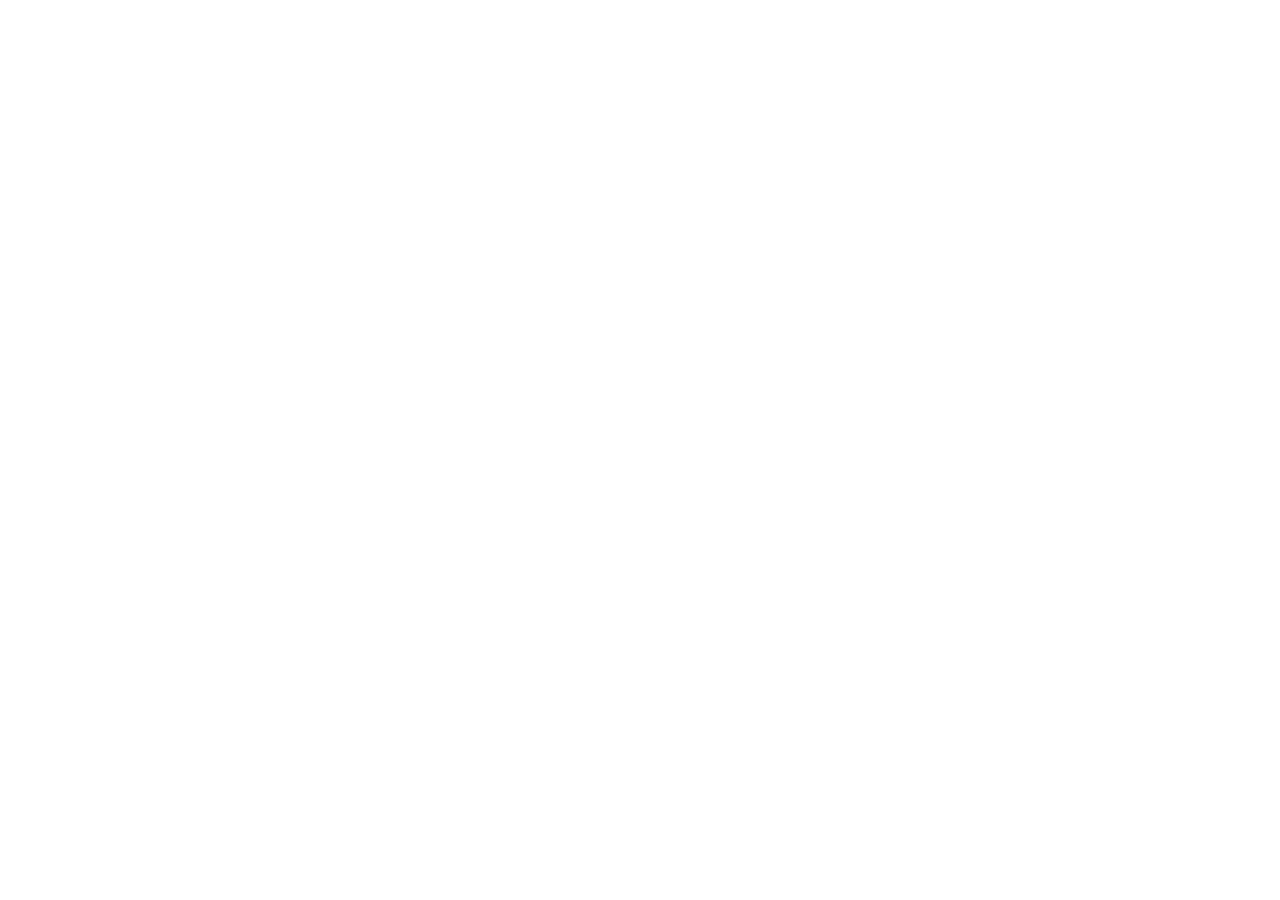
==== pages/advocates.html @ b428349f "navbar added" ====
<!DOCTYPE html>
<html lang="en">
<head>
    <meta charset="UTF-8">
    <meta name="viewport" content="width=device-width, initial-scale=1.0">
    <title>Law</title>
</head>
<body>
    
</body>
</html>
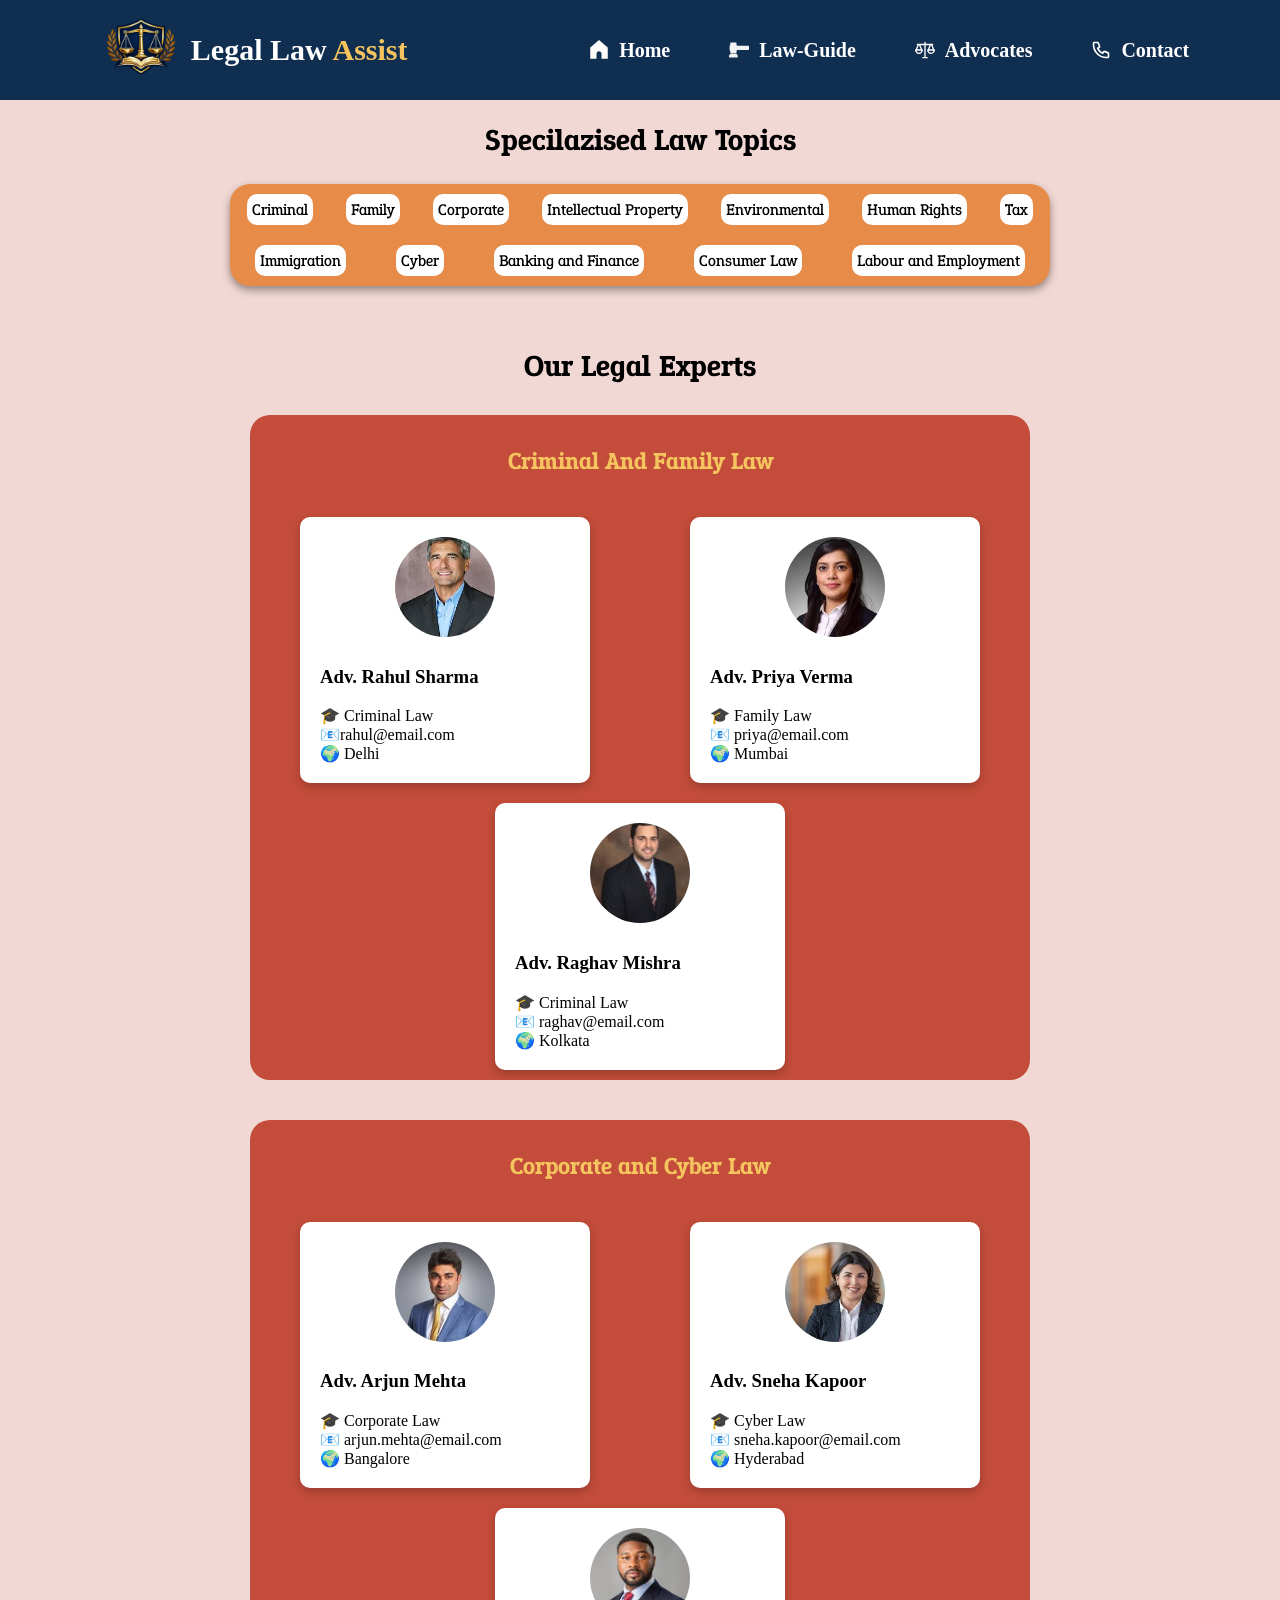
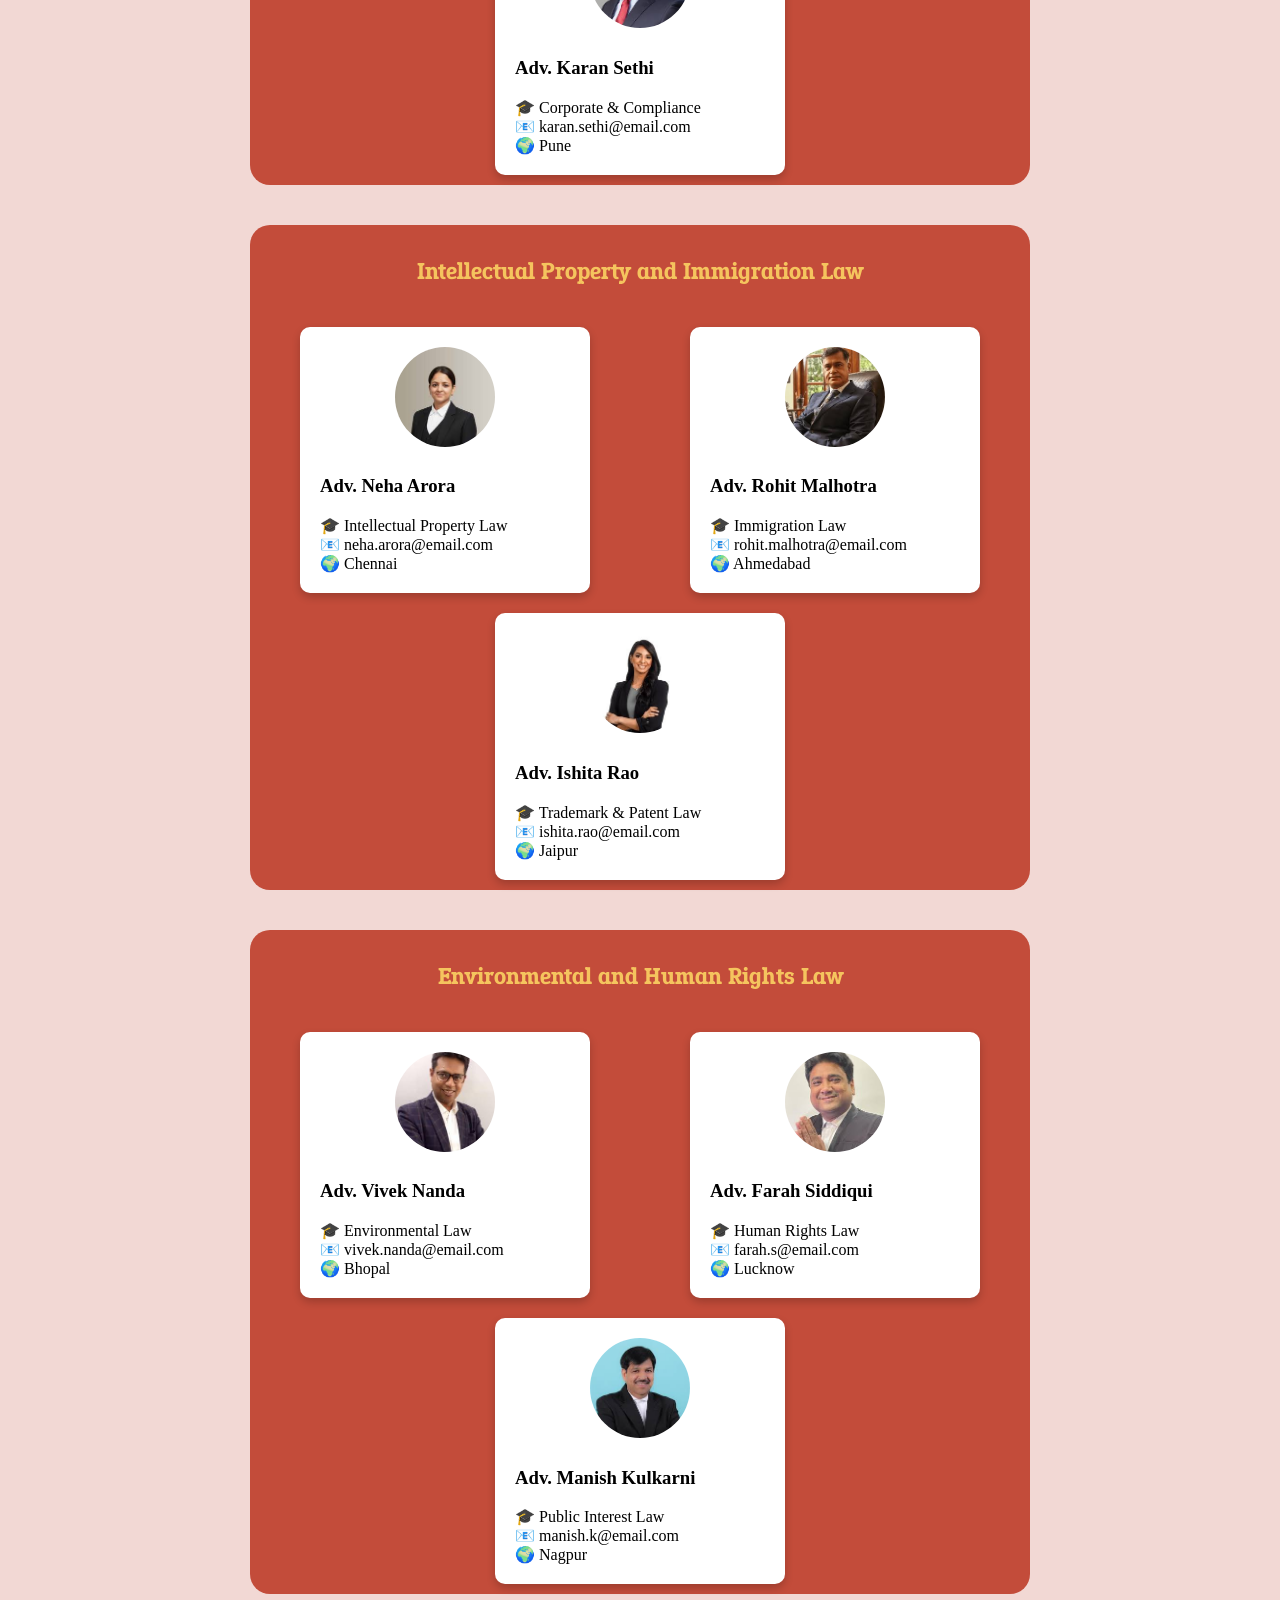
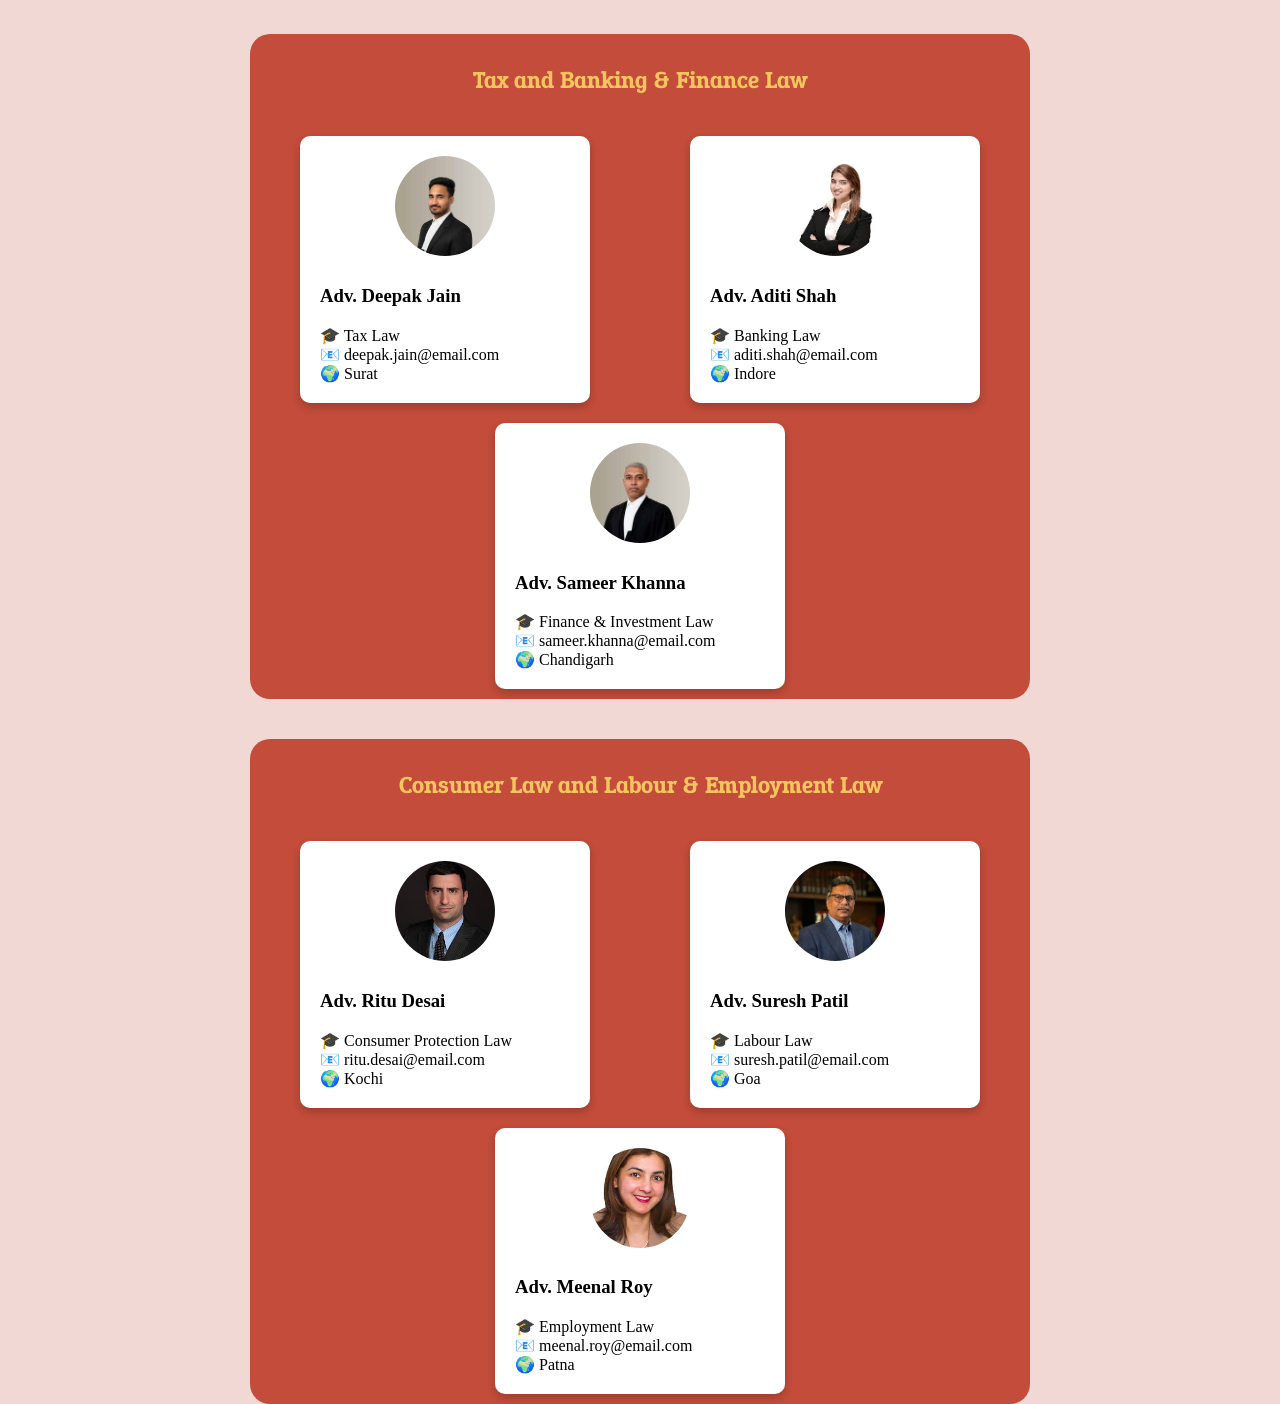
==== commit 6ec362b2: "advocate page created" ====
--- a/pages/advocates.html
+++ b/pages/advocates.html
@@ -1,11 +1,268 @@
 <!DOCTYPE html>
 <html lang="en">
-<head>
-    <meta charset="UTF-8">
-    <meta name="viewport" content="width=device-width, initial-scale=1.0">
+  <head>
+    <meta charset="UTF-8" />
+    <meta name="viewport" content="width=device-width, initial-scale=1.0" />
     <title>Law</title>
-</head>
-<body>
-    
-</body>
-</html>+    <link rel="stylesheet" href="./../css/advocates.css" />
+    <link rel="stylesheet" href="./../css/navbar.css" />
+    <link rel="stylesheet" href="./../css/footer.css" />
+    <link rel="preconnect" href="https://fonts.googleapis.com" />
+    <link rel="preconnect" href="https://fonts.gstatic.com" crossorigin />
+    <link
+      href="https://fonts.googleapis.com/css2?family=Epunda+Slab:ital,wght@0,300..900;1,300..900&family=Libertinus+Mono&family=Playwrite+CU+Guides&family=Saira:ital,wght@0,100..900;1,100..900&display=swap"
+      rel="stylesheet"
+    />
+  </head>
+  <body>
+    <!-- navbar -->
+    <div class="nav-main-container">
+      <div class="logo-section">
+        <img src="./../images/logo3.png" alt="logo" class="logo" />
+        <span class="logo-name"
+          >Legal Law <span style="color: #f5c45e">Assist</span></span
+        >
+      </div>
+      <div class="nav-menu-section">
+        <div class="nav-align">
+          <img src="./../images/home.svg" alt="home-icon" class="nav-icon" /><a
+            href="./../index.html"
+            class="nav-link"
+            >Home</a
+          >
+        </div>
+        <div class="nav-align">
+          <img src="./../images/law.svg" alt="home-icon" class="nav-icon" /><a
+            href="./lawguide.html"
+            class="nav-link"
+            >Law-Guide</a
+          >
+        </div>
+        <div class="nav-align">
+          <img
+            src="./../images/adavocate.svg"
+            alt="home-icon"
+            class="nav-icon"
+          /><a href="advocates.html" class="nav-link">Advocates</a>
+        </div>
+        <div class="nav-align">
+          <img src="./../images/phone.svg" alt="home-icon" class="nav-icon" /><a
+            href="./contact.html"
+            class="nav-link"
+            >Contact</a
+          >
+        </div>
+      </div>
+    </div>
+
+    <!-- Advocates Section -->
+    <h2 class="law-topic">Specilazised Law Topics</h2>
+    <div class="law-topic-container">
+      <span class="law-name">Criminal</span>
+      <span class="law-name">Family </span>
+      <span class="law-name">Corporate</span>
+      <span class="law-name">Intellectual Property </span>
+      <span class="law-name">Environmental</span>
+      <span class="law-name">Human Rights </span>
+      <span class="law-name">Tax </span>
+      <span class="law-name">Immigration </span>
+      <span class="law-name">Cyber</span>
+      <span class="law-name">Banking and Finance</span>
+      <span class="law-name">Consumer Law</span>
+      <span class="law-name">Labour and Employment</span>
+    </div>
+
+    <!-- Legal Experts Section -->
+
+    <h2 class="law-topic-1">Our Legal Experts</h2>
+
+    <div class="overall-advocate-section">
+
+    <div class="card-container-each">
+      <h2 class="card-section">Criminal And Family Law</h2>
+      <div class="card-container">
+        <div class="card">
+          <img src="./../images/lawyer2.jpg" alt="profile" class="profile-img" />
+          <h3>Adv. Rahul Sharma</h3>
+          <span>🎓 Criminal Law</span>
+          <span><a href="mailto:rahul@email.com" style="text-decoration: none;color: black;">📧rahul@email.com</a></span>
+          <span><a href="https://maps.app.goo.gl/FEjw5a6Vugy84SzW9" target="_blank" style="text-decoration: none;color: black;">🌍 Delhi</a></span>
+        </div>
+         <div class="card">
+        <img src="./../images/lawyer14.jpg" alt="profile" class="profile-img" />
+        <h3>Adv. Priya Verma</h3>
+        <span>🎓 Family Law</span>
+        <span><a href="mailto:priya@email.com" style="text-decoration: none;color: black;">📧 priya@email.com</a></span>
+        <span><a href="https://maps.app.goo.gl/EQCbdEzBEFm8mRbu6" target="_blank" style="text-decoration: none;color: black;">🌍 Mumbai</a></span>
+       </div>
+         <div class="card">
+           <img src="./../images/lawyer3.jpg" alt="profile" class="profile-img" />
+          <h3>Adv. Raghav Mishra</h3>
+          <span>🎓 Criminal Law</span>
+          <span><a href="mailto:raghav@email.com" style="text-decoration: none;color: black;">📧 raghav@email.com</a></span>
+           <span><a href="https://maps.app.goo.gl/tfw7Q2uHMQoz1MQ98" target="_blank" style="text-decoration: none;color: black;">🌍 Kolkata</a></span>
+       </div>
+      </div>
+    </div>
+
+    <div class="card-container-each">
+  <h2 class="card-section">Corporate and Cyber Law</h2>
+  <div class="card-container">
+
+    <div class="card">
+      <img src="./../images/lawyer4.jpg" alt="profile" class="profile-img" />
+      <h3>Adv. Arjun Mehta</h3>
+      <span>🎓 Corporate Law</span>
+      <span><a href="mailto:arjun.mehta@email.com" style="text-decoration:none;color:black;">📧 arjun.mehta@email.com</a></span>
+      <span><a href="https://maps.app.goo.gl/9vZQ5oV1Q5uF1aBc8" target="_blank" style="text-decoration:none;color:black;">🌍 Bangalore</a></span>
+    </div>
+
+    <div class="card">
+      <img src="./../images/lawyer5.jpg" alt="profile" class="profile-img" />
+      <h3>Adv. Sneha Kapoor</h3>
+      <span>🎓 Cyber Law</span>
+      <span><a href="mailto:sneha.kapoor@email.com" style="text-decoration:none;color:black;">📧 sneha.kapoor@email.com</a></span>
+      <span><a href="https://maps.app.goo.gl/DxwYtR8W4q1P5YJH9" target="_blank" style="text-decoration:none;color:black;">🌍 Hyderabad</a></span>
+    </div>
+
+    <div class="card">
+      <img src="./../images/lawyer6.jpg" alt="profile" class="profile-img" />
+      <h3>Adv. Karan Sethi</h3>
+      <span>🎓 Corporate & Compliance</span>
+      <span><a href="mailto:karan.sethi@email.com" style="text-decoration:none;color:black;">📧 karan.sethi@email.com</a></span>
+      <span><a href="https://maps.app.goo.gl/2jP6N6dF7ZxG8bHn9" target="_blank" style="text-decoration:none;color:black;">🌍 Pune</a></span>
+    </div>
+
+  </div>
+    </div>
+
+    <div class="card-container-each">
+  <h2 class="card-section">Intellectual Property and Immigration Law</h2>
+  <div class="card-container">
+
+    <div class="card">
+      <img src="./../images/lawyer7.jpg" alt="profile" class="profile-img" />
+      <h3>Adv. Neha Arora</h3>
+      <span>🎓 Intellectual Property Law</span>
+      <span><a href="mailto:neha.arora@email.com" style="text-decoration:none;color:black;">📧 neha.arora@email.com</a></span>
+      <span><a href="https://maps.app.goo.gl/hLqZ4B8u6Y9vKJxA7" target="_blank" style="text-decoration:none;color:black;">🌍 Chennai</a></span>
+    </div>
+
+    <div class="card">
+      <img src="./../images/lawyer8.jpg" alt="profile" class="profile-img" />
+      <h3>Adv. Rohit Malhotra</h3>
+      <span>🎓 Immigration Law</span>
+      <span><a href="mailto:rohit.malhotra@email.com" style="text-decoration:none;color:black;">📧 rohit.malhotra@email.com</a></span>
+      <span><a href="https://maps.app.goo.gl/6bR5F9U1XkZ7PqLw8" target="_blank" style="text-decoration:none;color:black;">🌍 Ahmedabad</a></span>
+    </div>
+
+    <div class="card">
+      <img src="./../images/lawyer16.jpg" alt="profile" class="profile-img" />
+      <h3>Adv. Ishita Rao</h3>
+      <span>🎓 Trademark & Patent Law</span>
+      <span><a href="mailto:ishita.rao@email.com" style="text-decoration:none;color:black;">📧 ishita.rao@email.com</a></span>
+      <span><a href="https://maps.app.goo.gl/pF8M2T7V4nXyZkQa6" target="_blank" style="text-decoration:none;color:black;">🌍 Jaipur</a></span>
+    </div>
+
+  </div>
+    </div>
+
+    <div class="card-container-each">
+  <h2 class="card-section">Environmental and Human Rights Law</h2>
+  <div class="card-container">
+
+    <div class="card">
+      <img src="./../images/lawyer12.jpg" alt="profile" class="profile-img" />
+      <h3>Adv. Vivek Nanda</h3>
+      <span>🎓 Environmental Law</span>
+      <span><a href="mailto:vivek.nanda@email.com" style="text-decoration:none;color:black;">📧 vivek.nanda@email.com</a></span>
+      <span><a href="https://maps.app.goo.gl/9LpQ7MxT4uV5bKjR6" target="_blank" style="text-decoration:none;color:black;">🌍 Bhopal</a></span>
+    </div>
+
+    <div class="card">
+      <img src="./../images/lawyer10.jpg" alt="profile" class="profile-img" />
+      <h3>Adv. Farah Siddiqui</h3>
+      <span>🎓 Human Rights Law</span>
+      <span><a href="mailto:farah.s@email.com" style="text-decoration:none;color:black;">📧 farah.s@email.com</a></span>
+      <span><a href="https://maps.app.goo.gl/kQ7T8nB4wZxYpLmC9" target="_blank" style="text-decoration:none;color:black;">🌍 Lucknow</a></span>
+    </div>
+
+    <div class="card">
+      <img src="./../images/lawyer11.jpg" alt="profile" class="profile-img" />
+      <h3>Adv. Manish Kulkarni</h3>
+      <span>🎓 Public Interest Law</span>
+      <span><a href="mailto:manish.k@email.com" style="text-decoration:none;color:black;">📧 manish.k@email.com</a></span>
+      <span><a href="https://maps.app.goo.gl/3XkN8QzT6uWp4LmA5" target="_blank" style="text-decoration:none;color:black;">🌍 Nagpur</a></span>
+    </div>
+
+  </div>
+    </div>
+
+    <div class="card-container-each">
+  <h2 class="card-section">Tax and Banking & Finance Law</h2>
+  <div class="card-container">
+
+    <div class="card">
+      <img src="./../images/lawyer15.jpg" alt="profile" class="profile-img" />
+      <h3>Adv. Deepak Jain</h3>
+      <span>🎓 Tax Law</span>
+      <span><a href="mailto:deepak.jain@email.com" style="text-decoration:none;color:black;">📧 deepak.jain@email.com</a></span>
+      <span><a href="https://maps.app.goo.gl/zX4Lp9Qv5TkN7wMb6" target="_blank" style="text-decoration:none;color:black;">🌍 Surat</a></span>
+    </div>
+
+    <div class="card">
+      <img src="./../images/lawyer1.jpg" alt="profile" class="profile-img" />
+      <h3>Adv. Aditi Shah</h3>
+      <span>🎓 Banking Law</span>
+      <span><a href="mailto:aditi.shah@email.com" style="text-decoration:none;color:black;">📧 aditi.shah@email.com</a></span>
+      <span><a href="https://maps.app.goo.gl/vP7Lm4Xq9nR2TbC8" target="_blank" style="text-decoration:none;color:black;">🌍 Indore</a></span>
+    </div>
+
+    <div class="card">
+      <img src="./../images/lawyer17.jpg" alt="profile" class="profile-img" />
+      <h3>Adv. Sameer Khanna</h3>
+      <span>🎓 Finance & Investment Law</span>
+      <span><a href="mailto:sameer.khanna@email.com" style="text-decoration:none;color:black;">📧 sameer.khanna@email.com</a></span>
+      <span><a href="https://maps.app.goo.gl/rT5Lm8Vn9kQ2ZxW7" target="_blank" style="text-decoration:none;color:black;">🌍 Chandigarh</a></span>
+    </div>
+
+  </div>
+    </div>
+
+    <div class="card-container-each">
+  <h2 class="card-section">Consumer Law and Labour & Employment Law</h2>
+  <div class="card-container">
+
+    <div class="card">
+      <img src="./../images/lawyer13.jpg" alt="profile" class="profile-img" />
+      <h3>Adv. Ritu Desai</h3>
+      <span>🎓 Consumer Protection Law</span>
+      <span><a href="mailto:ritu.desai@email.com" style="text-decoration:none;color:black;">📧 ritu.desai@email.com</a></span>
+      <span><a href="https://maps.app.goo.gl/mX9Lp6Qv4TkN8yWb5" target="_blank" style="text-decoration:none;color:black;">🌍 Kochi</a></span>
+    </div>
+
+    <div class="card">
+      <img src="./../images/lawyer18.jpg" alt="profile" class="profile-img" />
+      <h3>Adv. Suresh Patil</h3>
+      <span>🎓 Labour Law</span>
+      <span><a href="mailto:suresh.patil@email.com" style="text-decoration:none;color:black;">📧 suresh.patil@email.com</a></span>
+      <span><a href="https://maps.app.goo.gl/jK8Lp7Xv4NkQ5TbW9" target="_blank" style="text-decoration:none;color:black;">🌍 Goa</a></span>
+    </div>
+
+    <div class="card">
+      <img src="./../images/lawyer9.jpg" alt="profile" class="profile-img" />
+      <h3>Adv. Meenal Roy</h3>
+      <span>🎓 Employment Law</span>
+      <span><a href="mailto:meenal.roy@email.com" style="text-decoration:none;color:black;">📧 meenal.roy@email.com</a></span>
+      <span><a href="https://maps.app.goo.gl/qR5Lm9Tn4XkZ8WpC6" target="_blank" style="text-decoration:none;color:black;">🌍 Patna</a></span>
+    </div>
+
+  </div>
+    </div>
+
+    </div>
+
+
+
+  </body>
+</html>
--- a/css/advocates.css
+++ b/css/advocates.css
@@ -0,0 +1,99 @@
+.law-topic{
+    text-align: center;
+    font-size: 30px;
+    font-weight: 700;
+    margin-top: 120px;
+    font-family: "Epunda Slab", serif; 
+
+}
+.law-topic-container{
+    display: flex;
+    flex-direction: row;
+    justify-content: space-around;
+    flex-wrap: wrap;
+    gap: 20px;
+    margin-top: 30px;
+    background-color: rgb(231, 139, 72);
+    border-radius: 20px;
+    border-radius: 1px solid gray;
+    padding: 10px;
+    margin: 0px 230px;
+    box-shadow: 0px 4px 8px rgba(0, 0, 0, 0.4);
+    
+}
+.law-name{
+    font-size: 16px;
+    font-weight: 500;
+    font-family: "Epunda Slab", serif;
+    background-color: white;
+    padding:5px;
+    border-radius: 10px;
+    cursor: pointer;
+    transition: 0.3s;
+  
+}
+.law-name:hover{
+    color:#F5C45E;
+    transform: translateY(-2px);
+  
+}
+.law-topic-1{
+    text-align: center;
+    font-size: 30px;
+    font-weight: 700;
+    margin-top: 60px;
+    margin-bottom: 30px;
+    font-family: "Epunda Slab", serif; 
+}
+.overall-advocate-section{
+    display: flex;
+    flex-direction: column;
+    gap: 40px;
+}
+.card-container-each{
+    background-color:rgba(190, 61, 42,0.9);
+    border-radius: 20px;
+    margin: 0px 250px;
+    padding: 5px 0px 0px 0px;
+}
+.card-section{
+    text-align: center;
+    font-size: 24px;
+    font-weight: 700;
+    margin-top: 25px;
+    font-family: "Epunda Slab", serif;
+    color:#F5C45E;
+}
+.card-container{
+    display: flex;
+    flex-direction: row;
+    justify-content: space-around;
+    flex-wrap: wrap;
+    gap: 20px;
+    margin-top: 30px;
+    padding: 10px;
+   
+   
+}
+.card{
+    display: flex;
+    flex-direction: column;
+    background-color: white;
+    padding: 20px;
+    border-radius: 10px;
+    width: 250px;
+    box-shadow: 0px 4px 8px rgba(0, 0, 0, 0.2);
+    transition: 0.3s;
+}
+.card:hover{
+    transform: translateY(-2px);
+    box-shadow: 0px 8px 16px rgba(0, 0, 0, 0.4);
+}
+.profile-img{
+    width: 100px;
+    height:100px;
+    object-fit: cover;
+    border-radius: 50%;
+    display:block;
+    margin: 0 auto 10px auto;
+}
--- a/css/navbar.css
+++ b/css/navbar.css
@@ -0,0 +1,61 @@
+body{
+    margin: 0;
+    padding: 0;
+    background-color: rgba(190, 61, 42,0.2);
+}
+.bg-img-index{
+    background-image: linear-gradient(rgba(0,0,0,0.4),rgba(0,0,0,0.4)),url(./../images/bg-img-home.jpg);
+    background-position: center;
+    background-size: cover;
+    height: 100vh;
+}
+.nav-main-container{
+    display: flex;
+    flex-direction: row;
+    justify-content: space-around;
+    align-items: center;
+    position: fixed;
+    top:0;
+    left:0;
+    right: 0;
+    z-index: 100px;
+    background-color:#102E50;
+}
+.logo-section{
+    display: flex;
+    flex-direction: row;
+    align-items: center;
+}
+.logo{
+    height: 100px;
+}
+.logo-name{
+    font-size: 30px;
+    color:white;
+    font-weight: 700;
+}
+.nav-menu-section{
+   display: flex;
+   flex-direction: row;
+   justify-content: space-between;
+   align-items: center;
+   width: 600px;
+}
+.nav-align{
+    display:flex ;
+    flex-direction: row;
+    align-items: center;
+}
+.nav-icon{
+   height: 20px;
+   padding-right: 10px;
+}
+.nav-link{
+    text-decoration: none;
+    font-size: 20px;
+    font-weight: 700;
+    color: white;
+}
+.nav-link:hover{
+    color:#F5C45E;
+}
--- a/css/footer.css
+++ b/css/footer.css
@@ -0,0 +1,26 @@
+.footer-container{
+    background-color: #102E50 ; 
+    height: 200px;
+}
+.footer-section{
+    display: flex;
+    flex-direction: row;
+    justify-content: space-around;
+    align-items: center;
+    height: 100%;
+}
+.footer-main-name{
+    font-size: 22px;
+    color: white;
+    font-weight: 700;
+}
+.footer-quick-links{
+    text-decoration: none;
+    font-size: 18px;
+    color: white;
+    cursor: pointer;
+    gap: 10px;
+}
+.footer-quick-links:hover{
+    color: #F5C45E;
+}
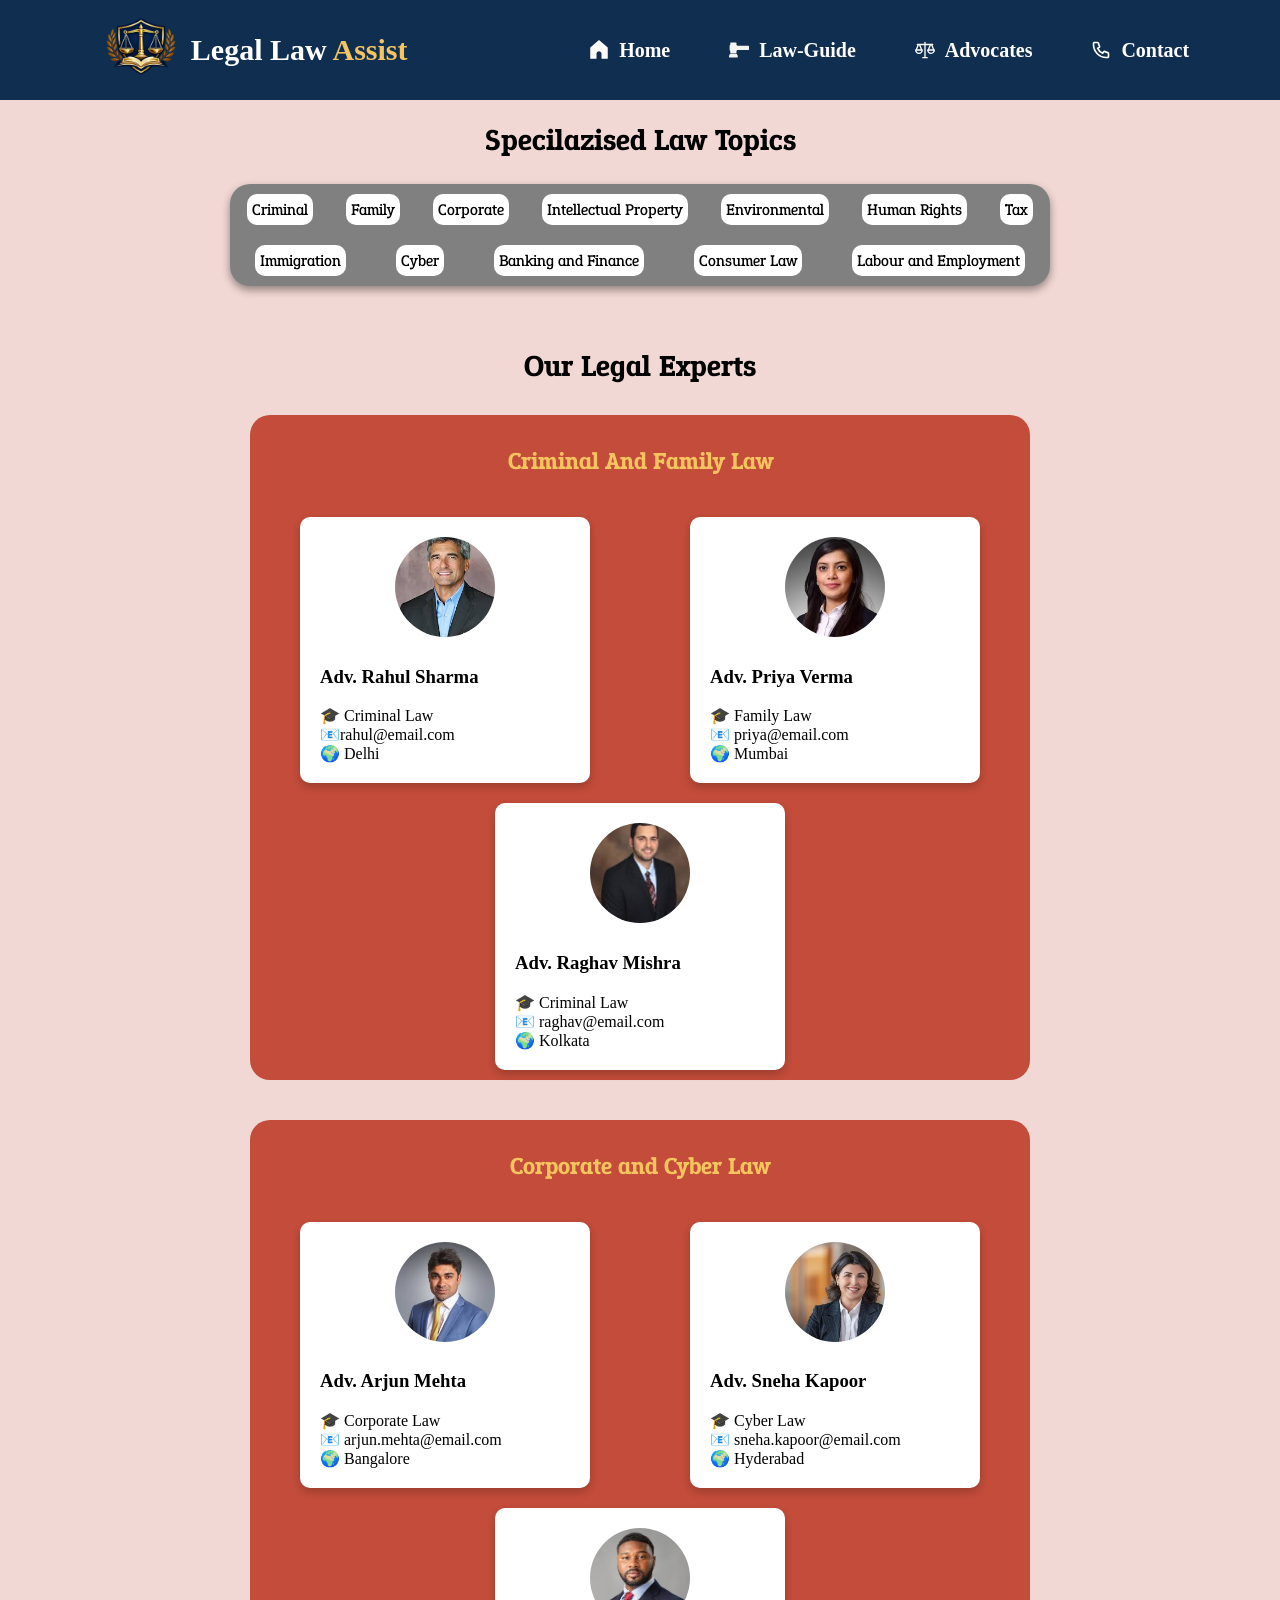
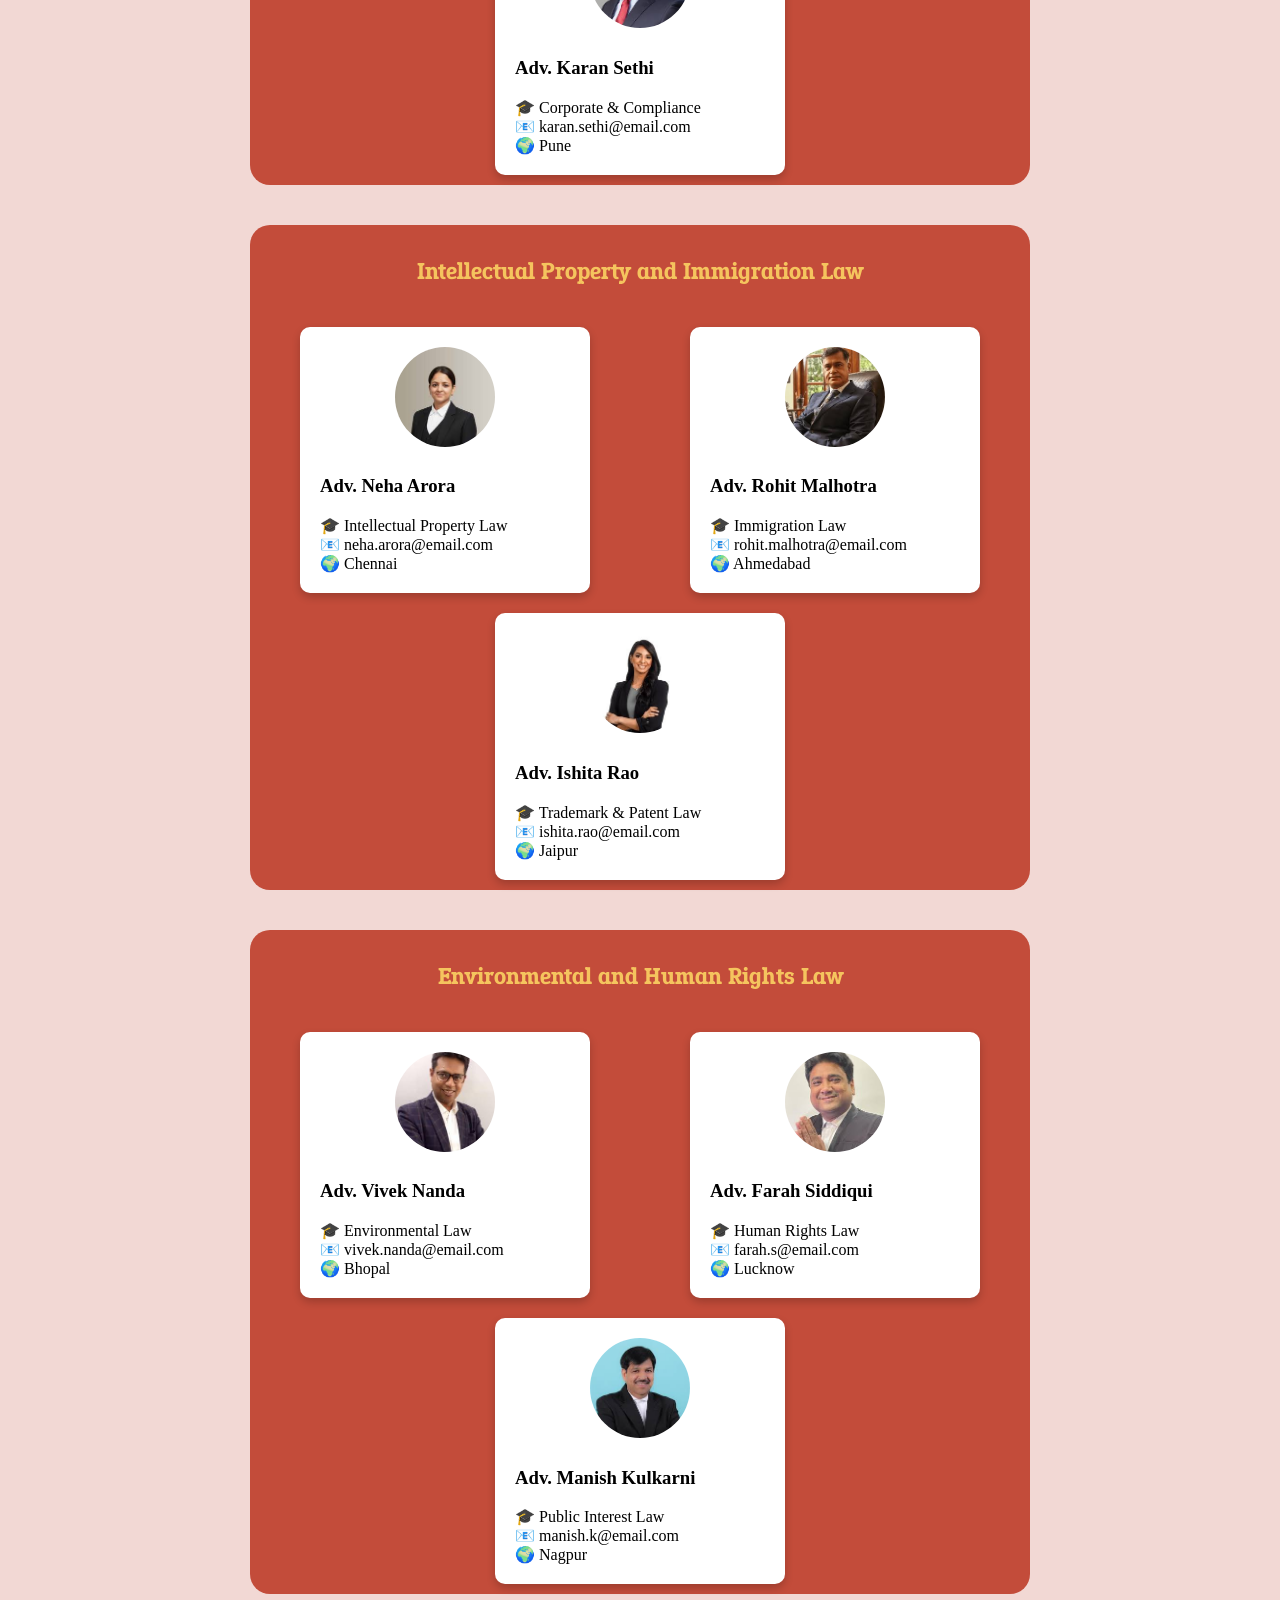
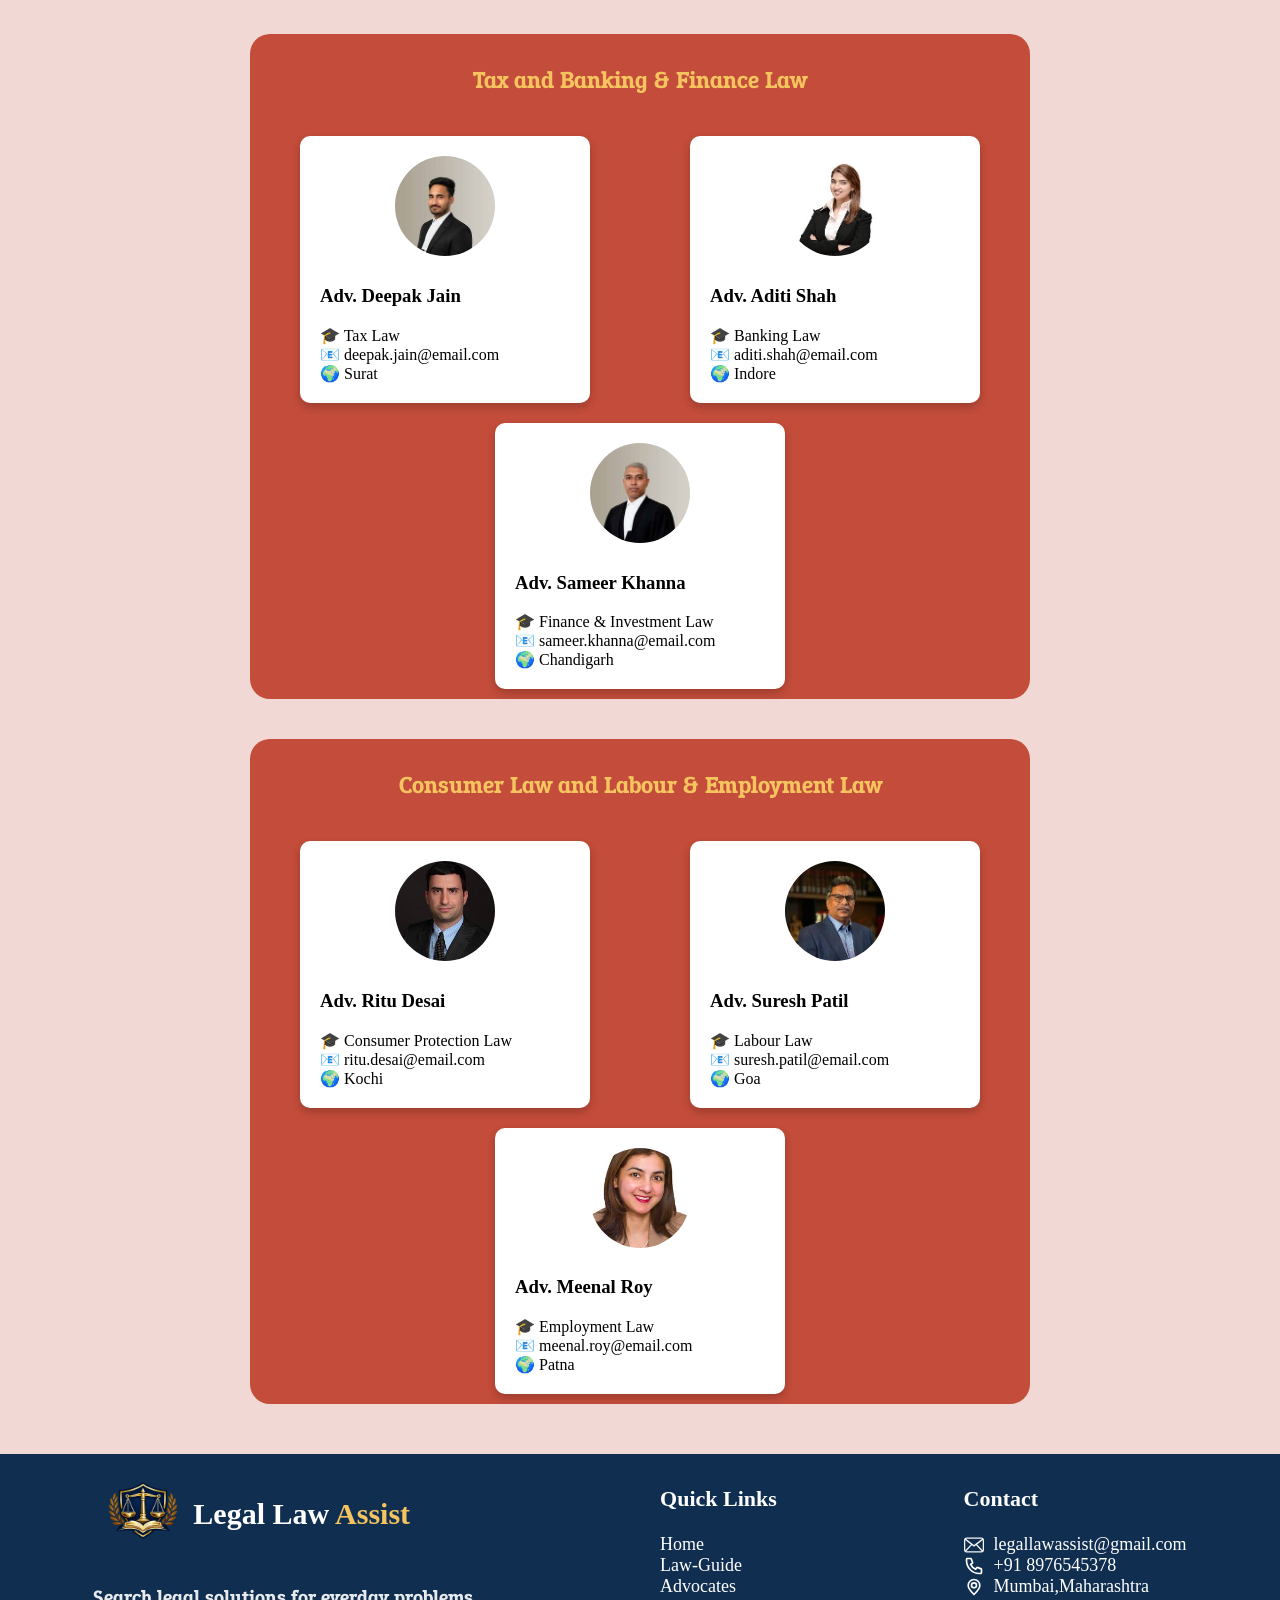
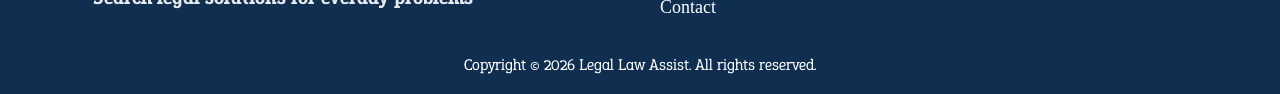
==== commit 6cba130e: "footer section added" ====
--- a/pages/advocates.html
+++ b/pages/advocates.html
@@ -262,7 +262,54 @@
 
     </div>
 
-
+   
+    <!-- Footer -->
+     <footer>
+     <div class="footer-container">
+       <div class="footer-section">
+         <div class="footer-logo">
+          <div>
+          <div class="logo-section">
+           <img src="./../images/logo3.png" alt="logo" class="logo" />
+          <span class="logo-name"
+            >Legal Law <span style="color: #f5c45e">Assist</span></span>
+            </div>
+
+          </div>
+          <div>
+          <p class="general-para-1">Search legal solutions for everday problems</p>
+          </div>
+        </div>
+
+      <div>
+        <h3 class="footer-main-name">Quick Links</h3>
+        <a href="./../index.html" class="footer-quick-links">Home</a><br/>
+        <a href="./lawguide.html" class="footer-quick-links">Law-Guide</a><br/>
+        <a href="advocates.html" class="footer-quick-links">Advocates</a><br/>
+        <a href="./contact.html" class="footer-quick-links">Contact</a>
+      </div>
+      <div>
+        <h3 class="footer-main-name">Contact</h3>
+        <div class="footer-align">
+          <img src="./../images/mail.svg" alt="email" height="20px" class="icon-align"/>
+          <a href="mailto:legallawassist@gmail.com" class="footer-quick-links">legallawassist@gmail.com</a>
+        </div>
+        <div class="footer-align">
+          <img src="./../images/phone.svg" alt="email" height="20px" class="icon-align"/>
+          <a href="tel:+91 8976545378" class="footer-quick-links">+91 8976545378</a>
+        </div>
+        <div class="footer-align">
+          <img src="./../images/location.svg" alt="email" height="20px" class="icon-align"/>
+          <a href="https://maps.google.com/?q=Mumbai,Maharashtra" class="footer-quick-links">Mumbai,Maharashtra</a>
+        </div>   
+      </div>
+       </div>
+       <span class="copyright-sector">
+           Copyright © 2026 Legal Law Assist. All rights reserved.
+       </span>
+  
+    </div>
+    </footer>
 
   </body>
 </html>
--- a/css/advocates.css
+++ b/css/advocates.css
@@ -13,7 +13,7 @@
     flex-wrap: wrap;
     gap: 20px;
     margin-top: 30px;
-    background-color: rgb(231, 139, 72);
+    background-color:gray;
     border-radius: 20px;
     border-radius: 1px solid gray;
     padding: 10px;
--- a/css/footer.css
+++ b/css/footer.css
@@ -1,18 +1,32 @@
 .footer-container{
     background-color: #102E50 ; 
-    height: 200px;
+    height: 180px;
+    padding:10px 0px 50px 0px;
+    margin-top: 50px;
+    
 }
 .footer-section{
     display: flex;
     flex-direction: row;
     justify-content: space-around;
-    align-items: center;
     height: 100%;
+}
+.footer-logo{
+    display: flex;
+    flex-direction: column;
 }
 .footer-main-name{
     font-size: 22px;
     color: white;
     font-weight: 700;
+}
+.footer-align{
+   display: flex;
+   flex-direction: row;
+   align-items: center;
+}
+.icon-align{
+    margin-right: 10px;
 }
 .footer-quick-links{
     text-decoration: none;
@@ -23,4 +37,20 @@
 }
 .footer-quick-links:hover{
     color: #F5C45E;
+}
+.copyright-sector{
+    font-family: "Epunda Slab", serif;
+    font-size: 16px;
+    font-weight: 400;
+    color: white;
+    display: block;
+    text-align: center;
+    padding-top: 10px;
+}
+.general-para-1{
+    font-size: 20px;
+    color: white;
+    font-weight: 700;
+    opacity: 0.9;
+    font-family: "Epunda Slab", serif;
 }
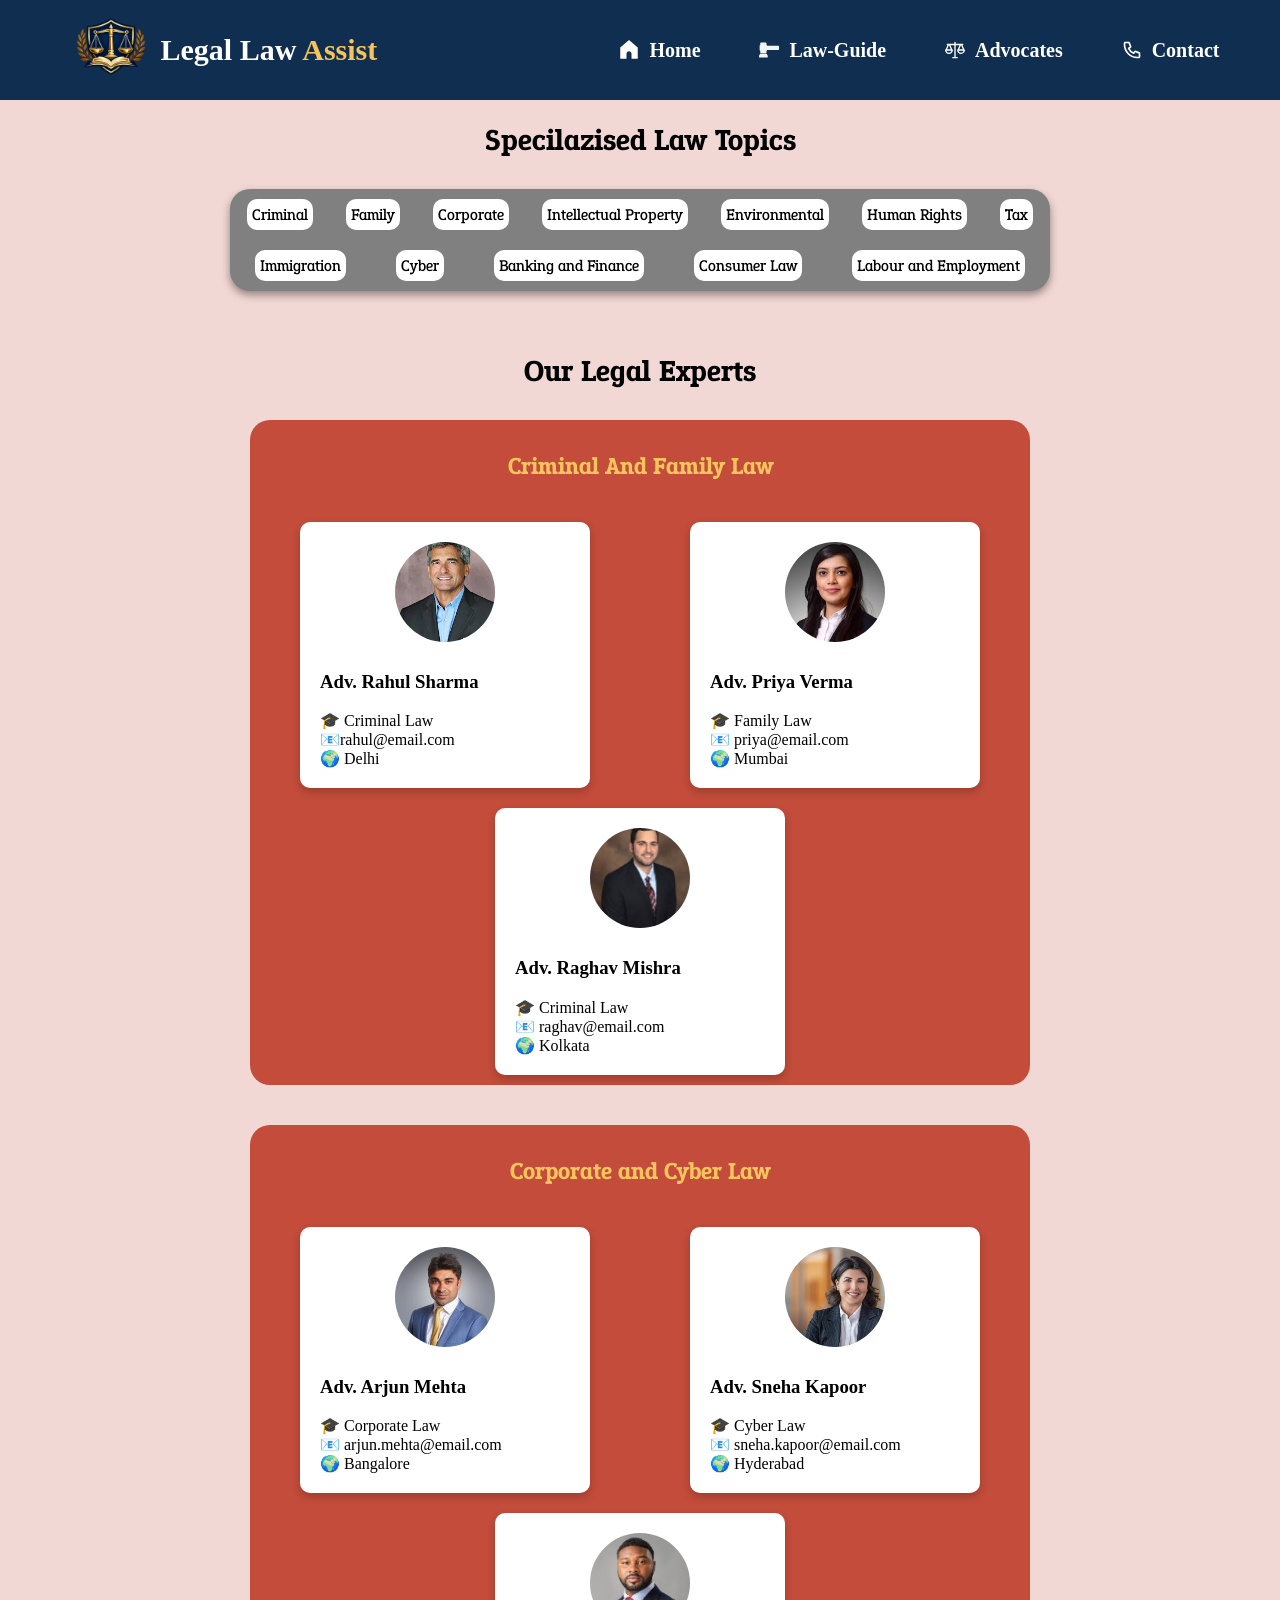
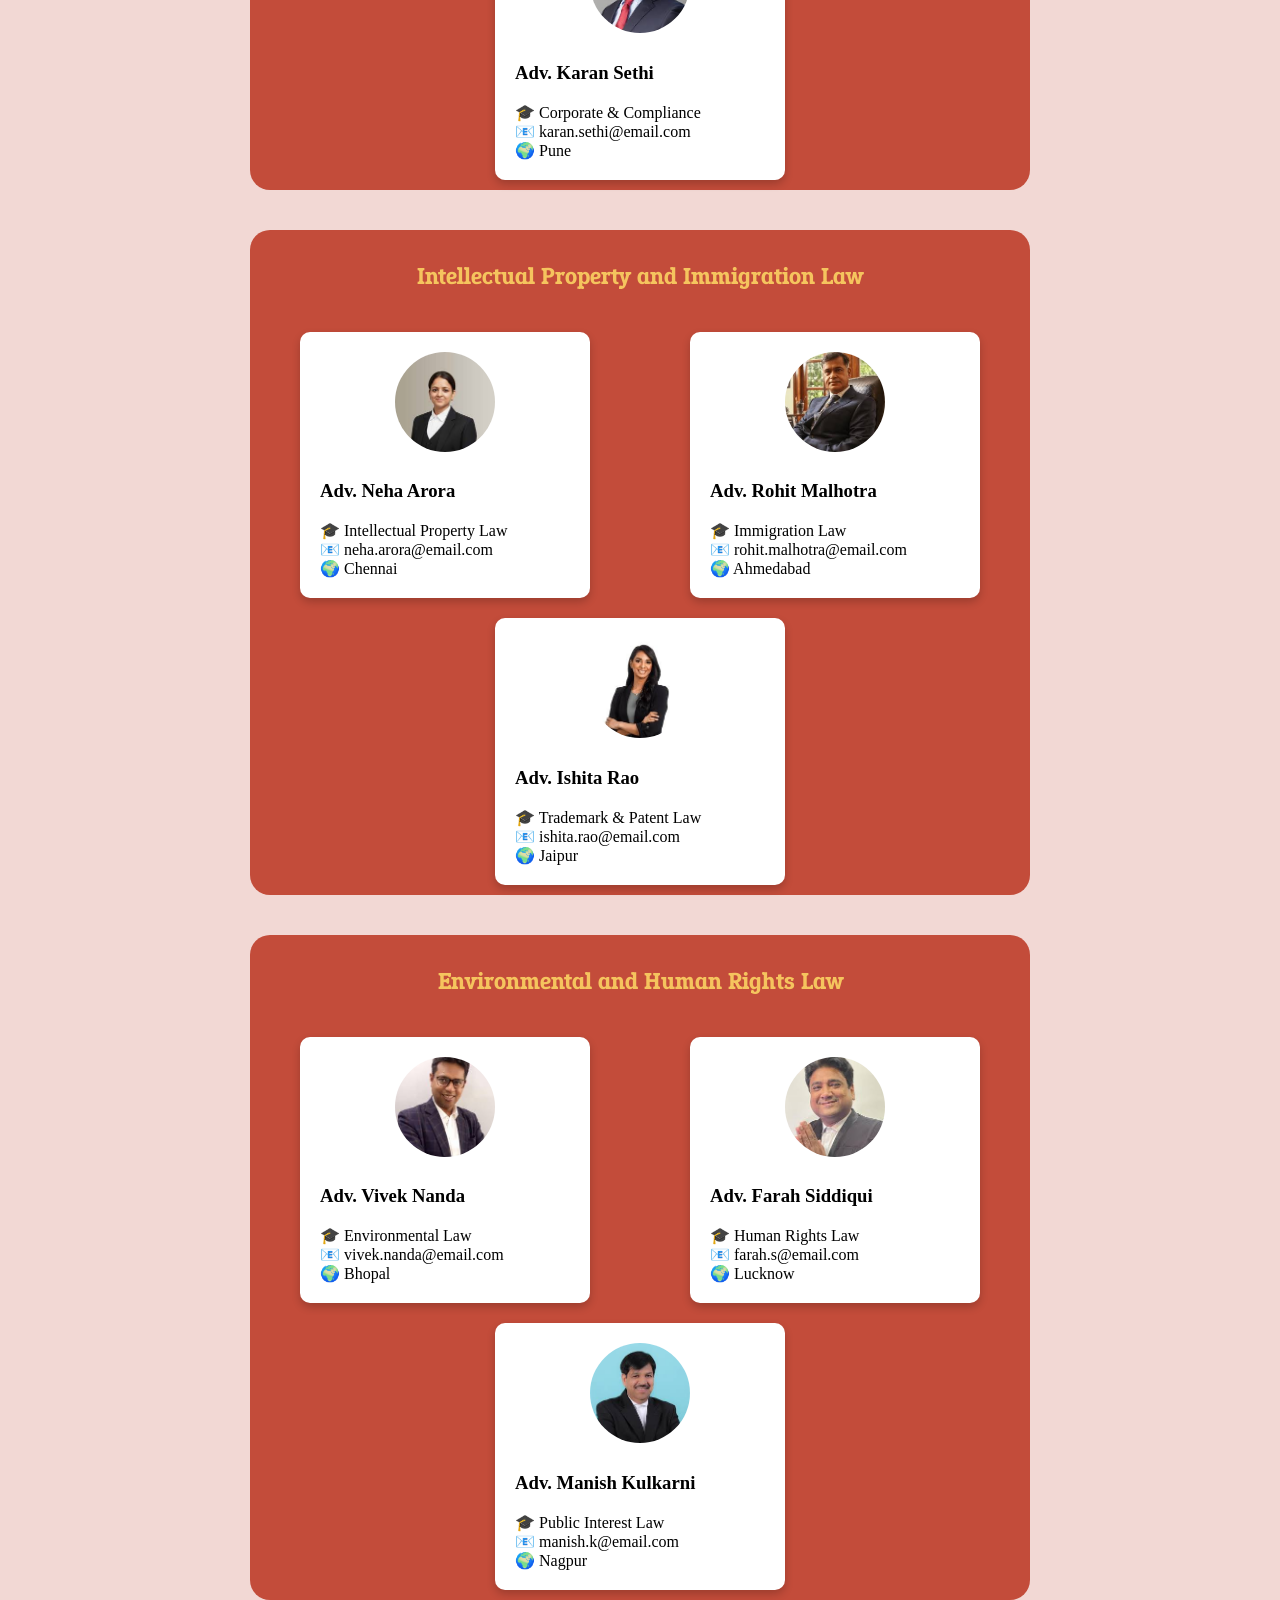
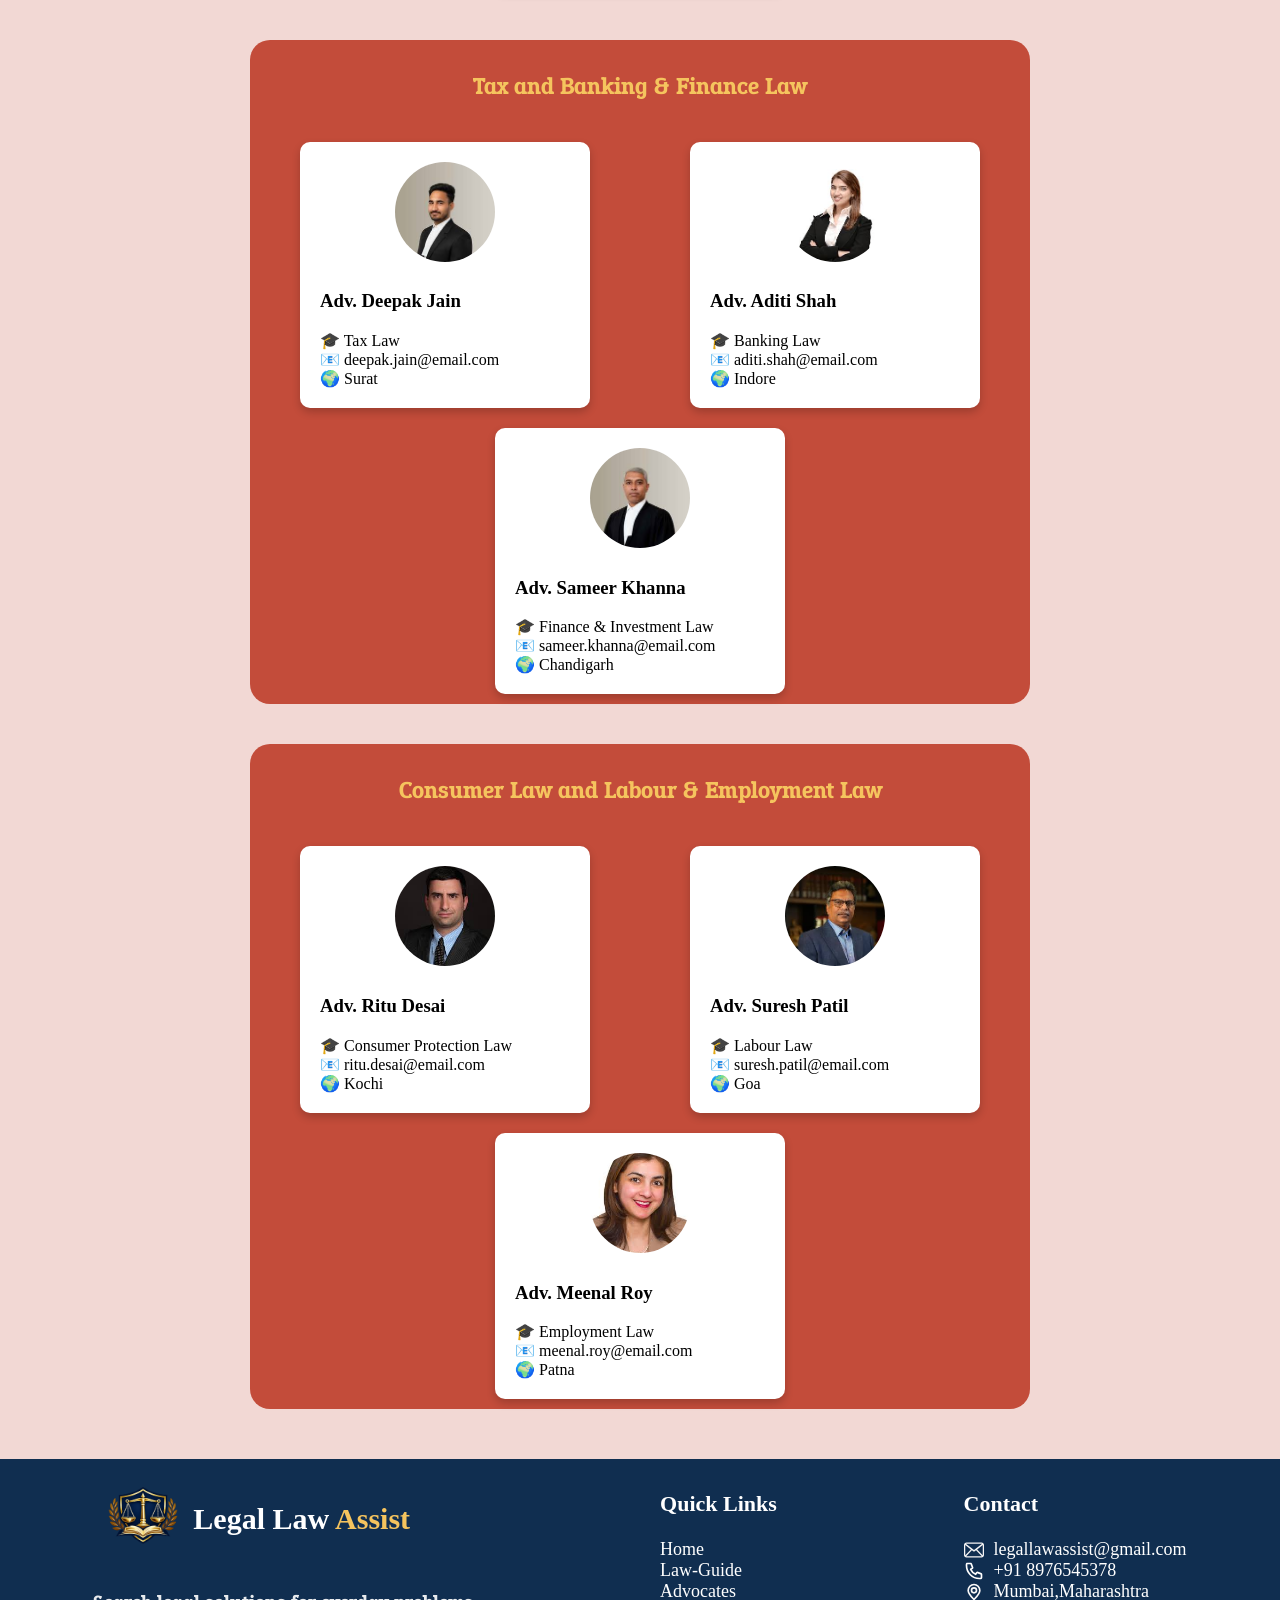
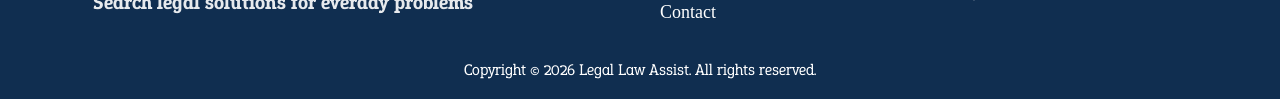
==== commit 75b9c149: "modified overall website pages" ====
--- a/pages/advocates.html
+++ b/pages/advocates.html
@@ -23,6 +23,12 @@
           >Legal Law <span style="color: #f5c45e">Assist</span></span
         >
       </div>
+
+         <input type="checkbox" id="input-checkbox" class="checkbox-main"/>
+          <label for="input-checkbox">
+           <img src="./../images/hamburger.svg" alt="hamburger" class="hamburger-menu"/>
+          </label> 
+
       <div class="nav-menu-section">
         <div class="nav-align">
           <img src="./../images/home.svg" alt="home-icon" class="nav-icon" /><a
--- a/css/advocates.css
+++ b/css/advocates.css
@@ -12,12 +12,11 @@
     justify-content: space-around;
     flex-wrap: wrap;
     gap: 20px;
-    margin-top: 30px;
     background-color:gray;
     border-radius: 20px;
     border-radius: 1px solid gray;
     padding: 10px;
-    margin: 0px 230px;
+    margin:30px 230px 0px 230px;
     box-shadow: 0px 4px 8px rgba(0, 0, 0, 0.4);
     
 }
@@ -49,6 +48,7 @@
     display: flex;
     flex-direction: column;
     gap: 40px;
+    width: 100%;
 }
 .card-container-each{
     background-color:rgba(190, 61, 42,0.9);
@@ -96,4 +96,56 @@
     border-radius: 50%;
     display:block;
     margin: 0 auto 10px auto;
+}
+@media screen and (max-width:768px){
+    .law-topic{
+  font-size: 18px;
+  margin-top: 70px;
+}
+.law-topic-container{
+    width: 100%;
+    gap: 5px;
+    display: flex;
+    flex-direction: row;
+    justify-content:center;
+    flex-wrap: wrap;
+    border-radius: 10px;
+    padding: 5px;
+    margin:30px 0px;
+}
+.law-name{
+    font-size: 10px;
+}
+.law-topic-1{
+    font-size: 18px; 
+}
+.card-container-each{
+    width: 100%;
+    border-radius: 14px;
+    margin: 0px;
+    padding: 5px 0px 0px 0px;
+}
+.card-section{
+    text-align: center;
+    font-size: 18px;
+    margin-top: 10px;
+}
+.card-container{
+    margin-top: 10px;
+    padding: 5px;
+}
+.card{
+    padding: 10px;
+    width: 220px;
+}
+.profile-img{
+    width: 50px;
+    height:50px;
+ }
+ .card h3{
+    font-size: 14px;
+ }
+ .card span{
+    font-size: 12px;
+ }
 }
--- a/css/navbar.css
+++ b/css/navbar.css
@@ -18,7 +18,7 @@
     top:0;
     left:0;
     right: 0;
-    z-index: 100px;
+    z-index: 100;
     background-color:#102E50;
 }
 .logo-section{
@@ -58,4 +58,53 @@
 }
 .nav-link:hover{
     color:#F5C45E;
+}
+.checkbox-main{
+    display: none;
+}
+.hamburger-menu{
+    height: 26px;
+    display: none;
+    cursor: pointer;
+}
+@media screen and (max-width:768px){
+    .bg-img-index{
+    height: 80vh;
+}
+.logo{
+    height: 50px;
+}
+.logo-name{
+    font-size: 16px;
+}
+.nav-menu-section{
+    display: none;
+    position: absolute;
+    top: 100%;
+    left: 0;
+    background-color: #102E50;
+    width: 100%;
+    flex-direction: column;
+    align-items: center;
+    gap: 15px;
+    padding: 20px 0;
+}
+.nav-icon{
+   height: 16px;
+   padding-right: 10px;
+}
+.nav-link{
+  font-size: 16px;
+}
+.hamburger-menu{
+    height: 18px;
+    display: block;
+}
+.checkbox-main:checked ~ .hamburger-menu{
+   content:'x';
+}
+.checkbox-main:checked ~ .nav-menu-section{
+    display:flex;
+  
+}
 }
--- a/css/footer.css
+++ b/css/footer.css
@@ -3,7 +3,6 @@
     height: 180px;
     padding:10px 0px 50px 0px;
     margin-top: 50px;
-    
 }
 .footer-section{
     display: flex;
@@ -27,6 +26,7 @@
 }
 .icon-align{
     margin-right: 10px;
+    height: 20px;
 }
 .footer-quick-links{
     text-decoration: none;
@@ -53,4 +53,32 @@
     font-weight: 700;
     opacity: 0.9;
     font-family: "Epunda Slab", serif;
+}
+@media screen and (max-width:768px){
+    .footer-container{
+     height: auto;
+     padding-left: 30px;
+}
+.footer-section{
+    flex-direction: column;
+    gap: 30px;
+}
+.footer-main-name{
+    font-size: 15px;
+}
+.icon-align{
+    margin-right: 8px;
+    height: 18px;
+}
+.footer-quick-links{
+   font-size: 15px;
+}
+.copyright-sector{
+  font-size: 14px; 
+  padding-top: 20px;
+}
+.general-para-1{
+    font-size: 16px;
+}
+    
 }
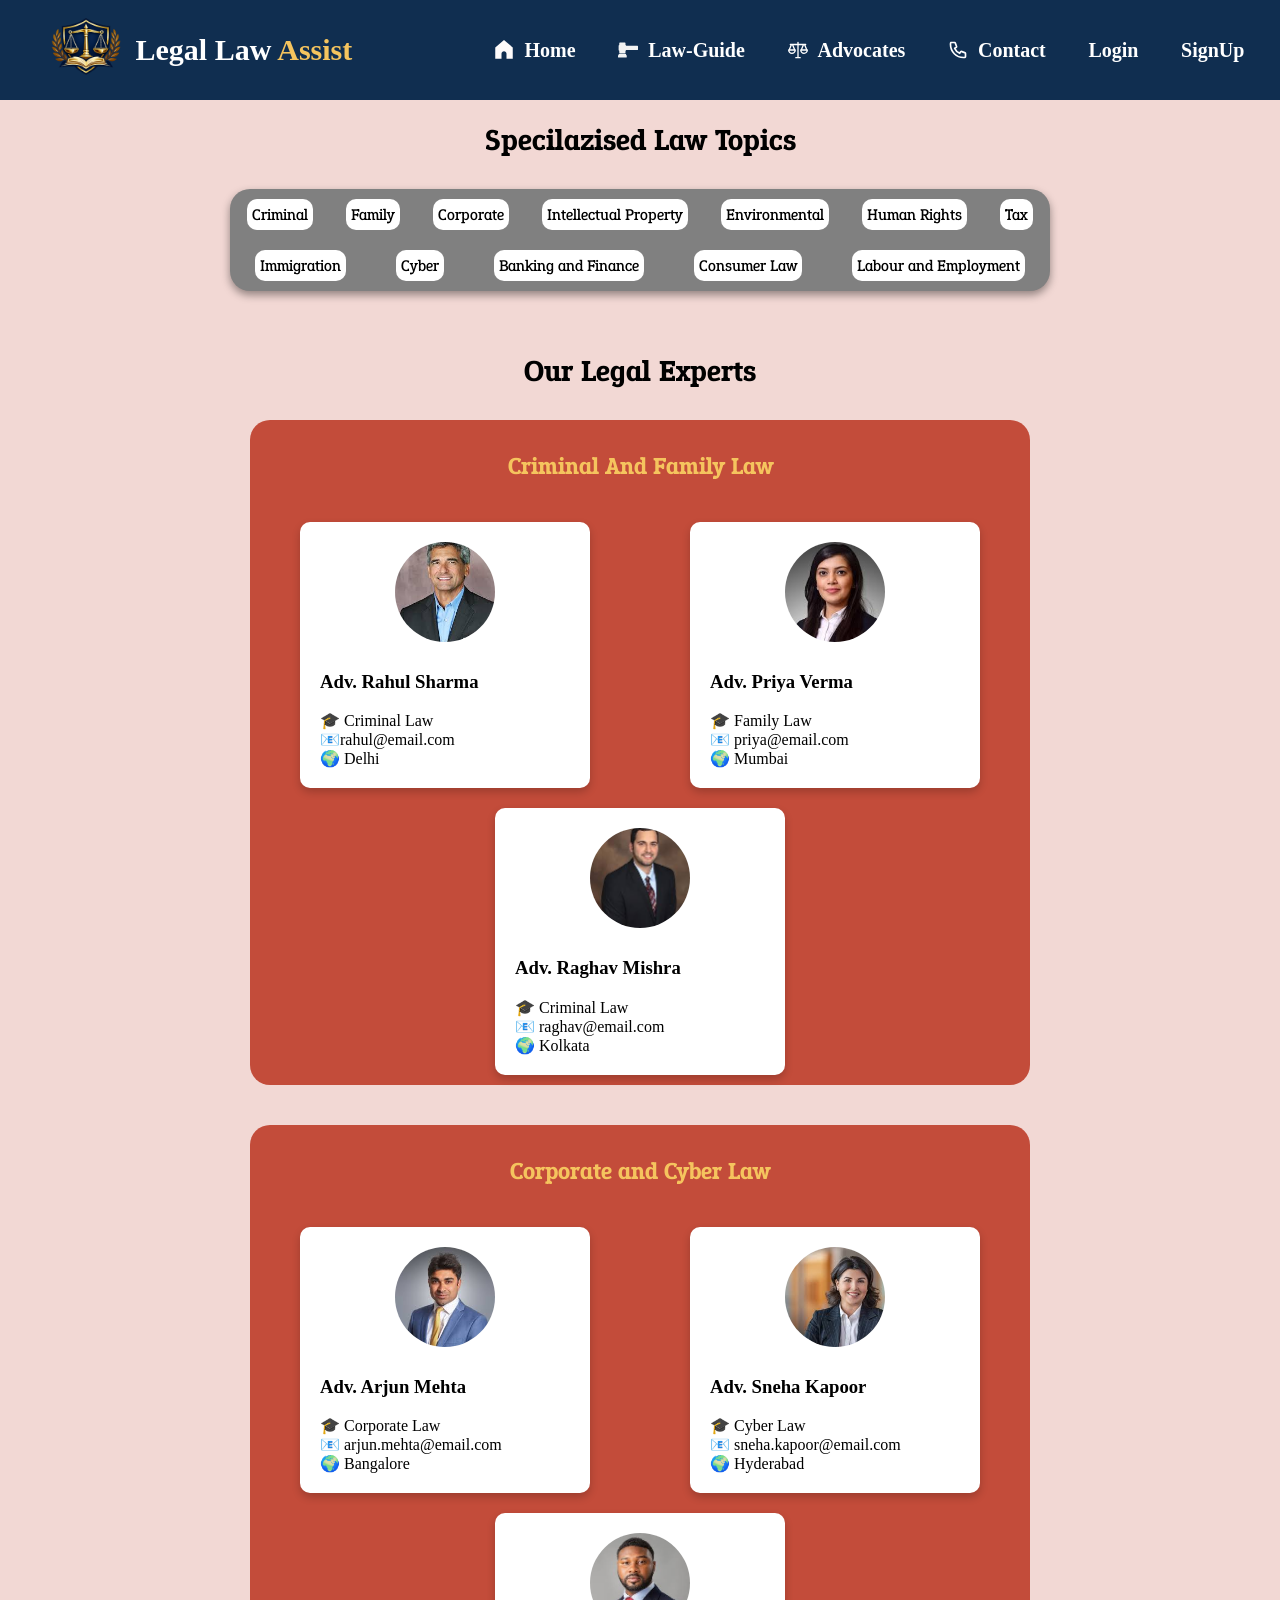
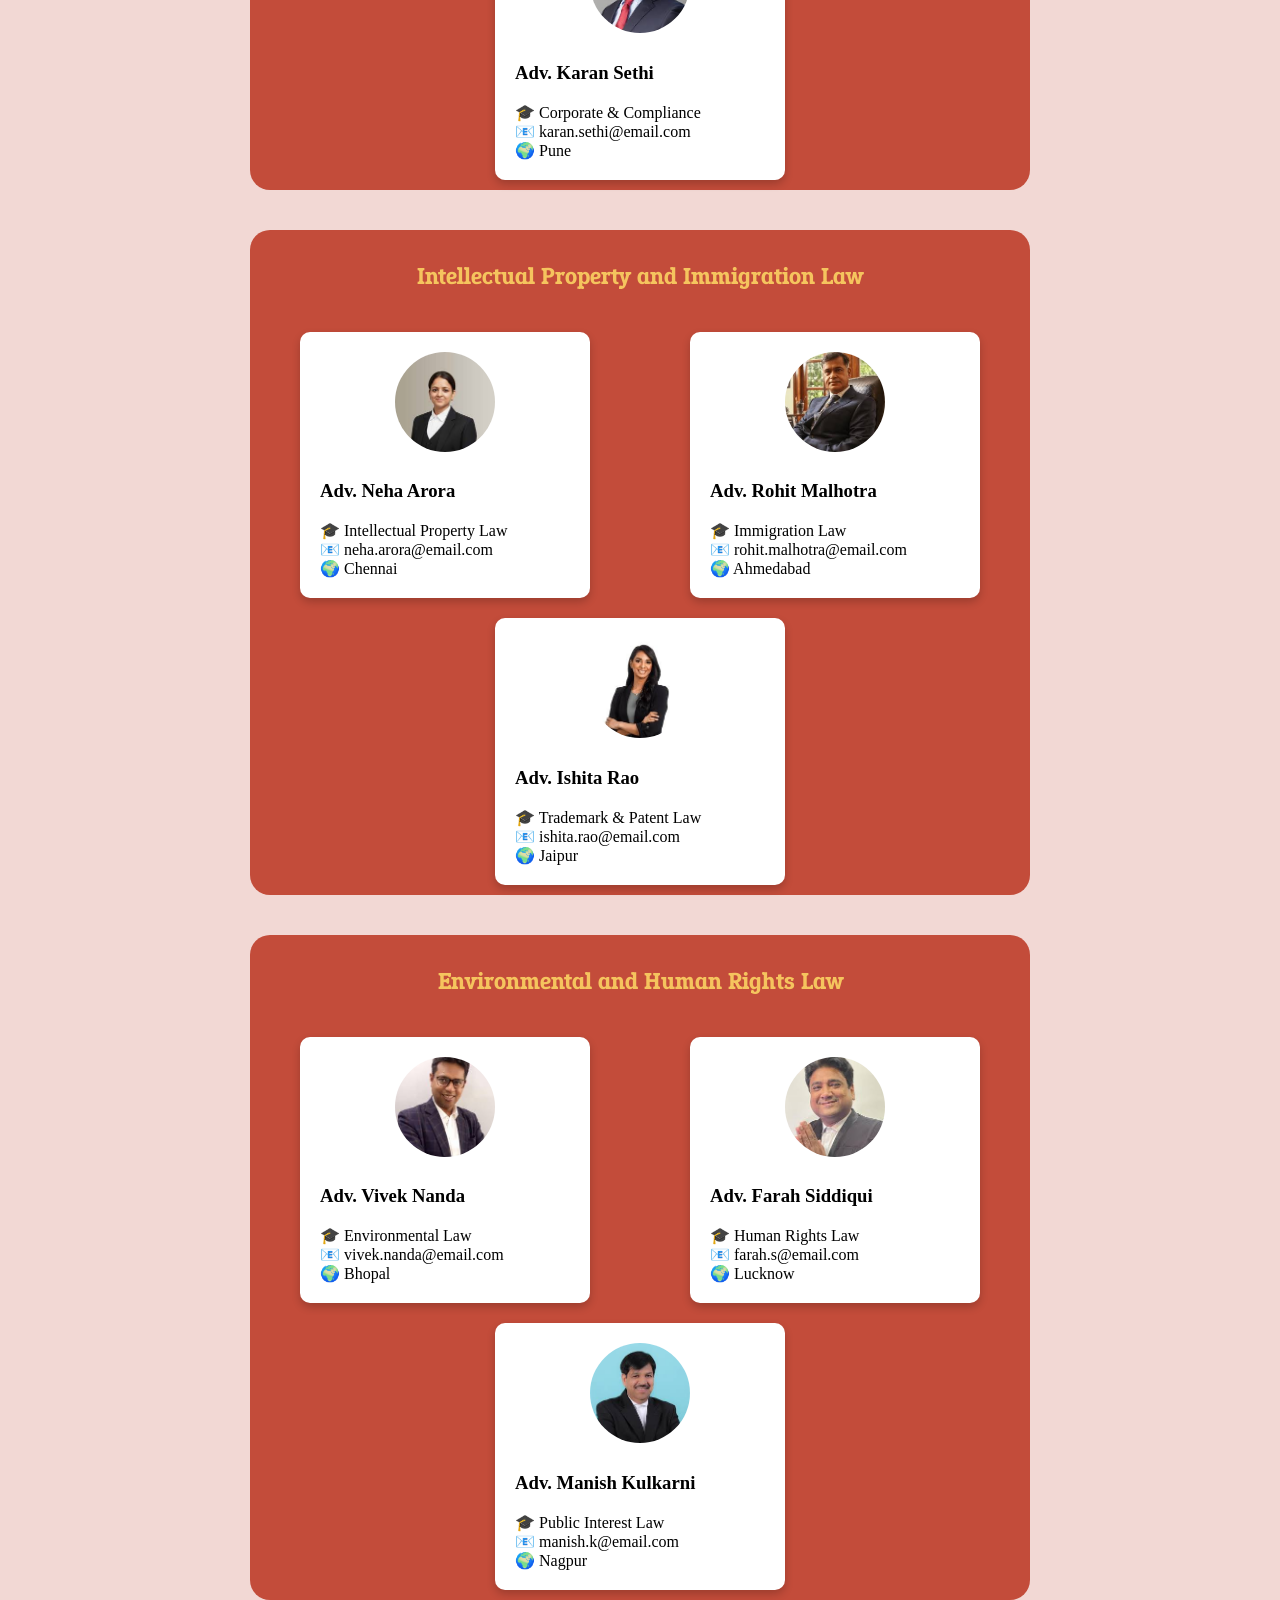
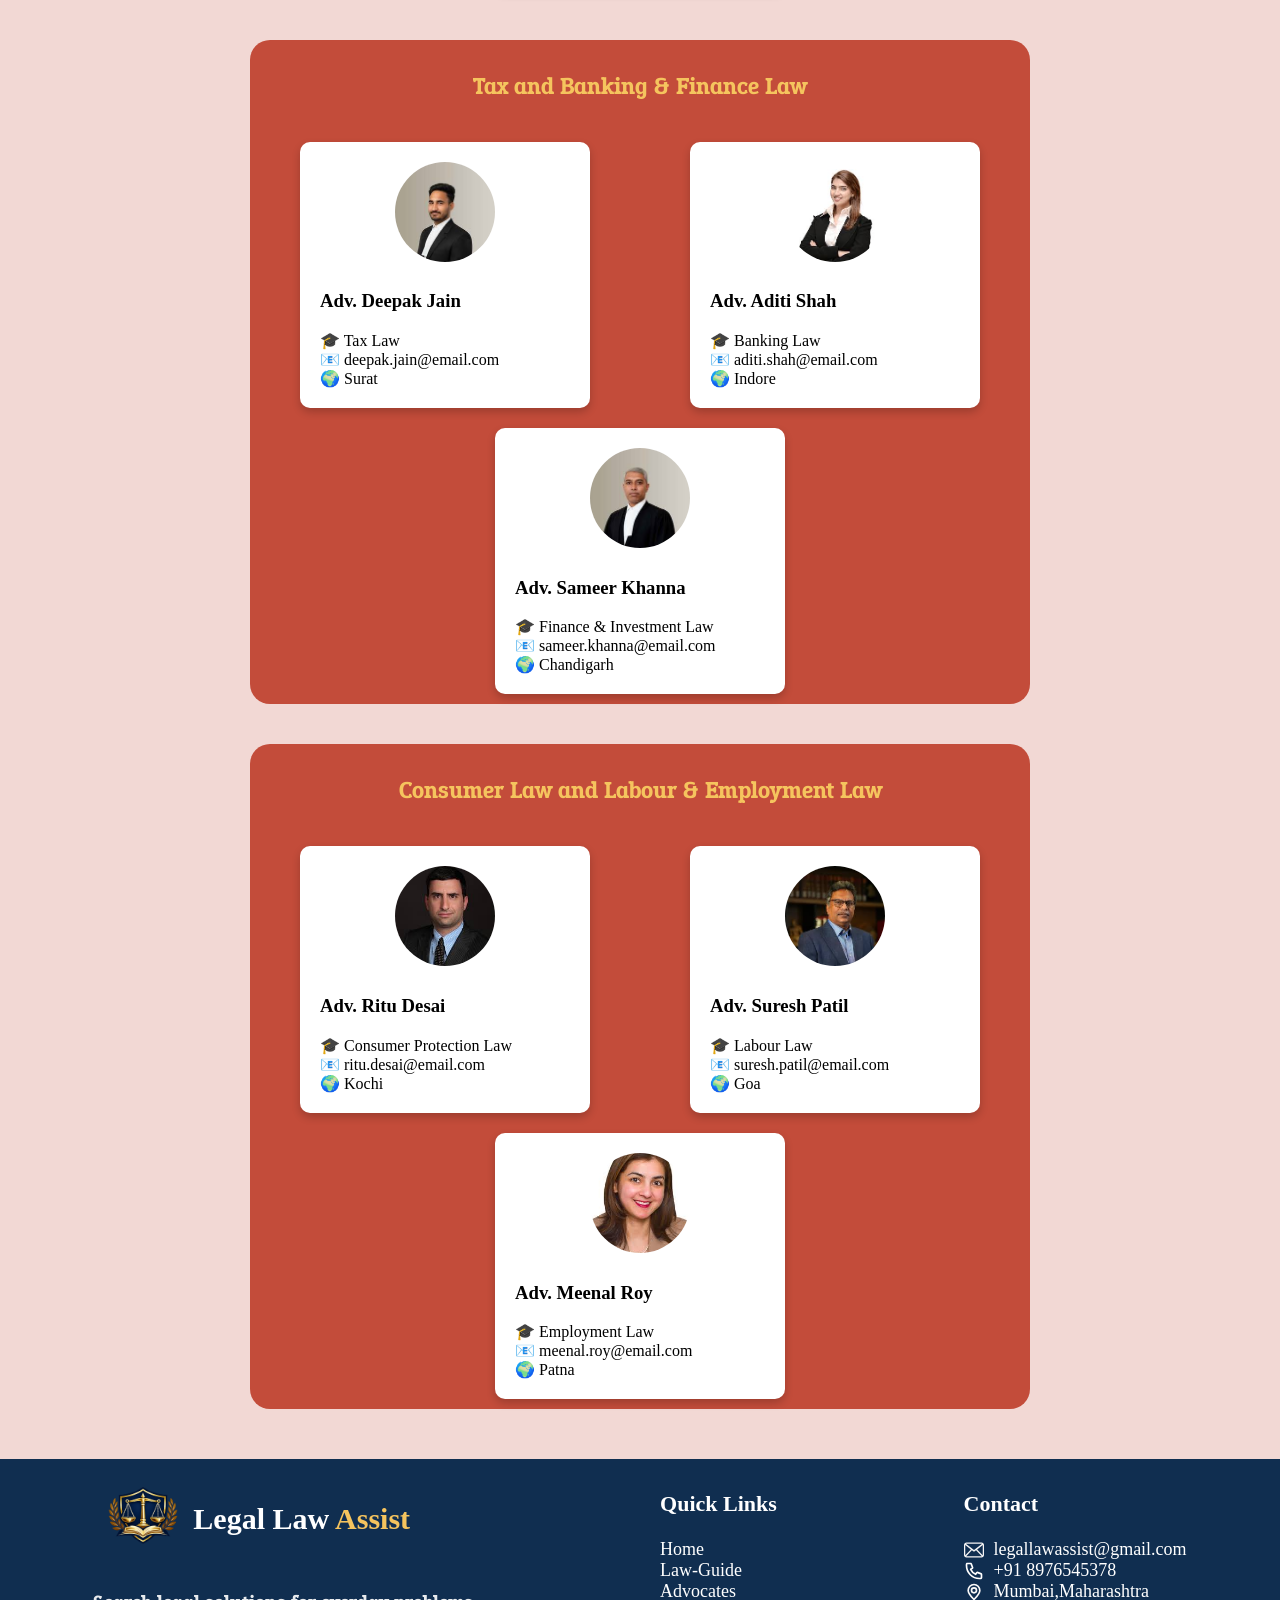
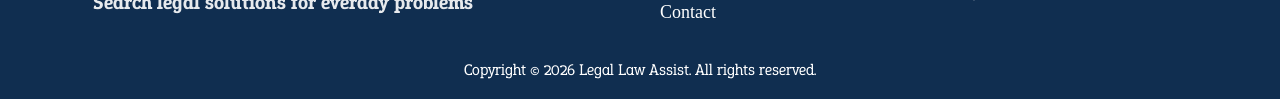
==== commit 4caf6cf3: "navbar footer responsived" ====
--- a/pages/advocates.html
+++ b/pages/advocates.html
@@ -58,6 +58,21 @@
             >Contact</a
           >
         </div>
+                   <div class="nav-align">
+             <a
+              href="./login.html"
+              class="nav-link"
+              >Login</a
+            >
+          </div>
+            <div class="nav-align">
+            <a
+              href="./signup.html"
+              class="nav-link"
+              >SignUp</a
+            >
+          </div>
+          </div>
       </div>
     </div>
 
--- a/css/navbar.css
+++ b/css/navbar.css
@@ -39,7 +39,7 @@
    flex-direction: row;
    justify-content: space-between;
    align-items: center;
-   width: 600px;
+   width: 750px;
 }
 .nav-align{
     display:flex ;
